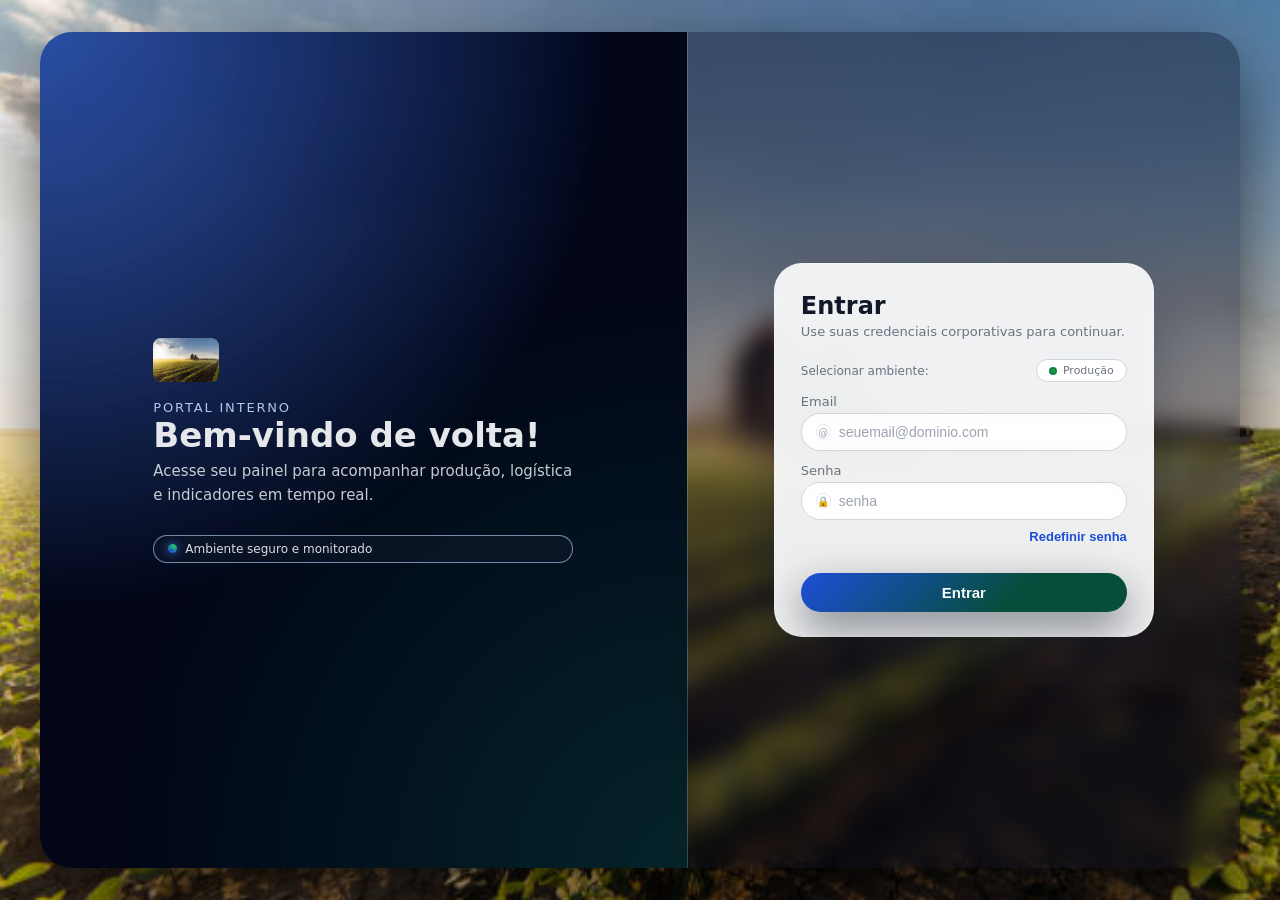
==== index.html @ 16a37e28 "Atualizacao 01032026 1827" ====
<!DOCTYPE html>
<html lang="pt-BR">
<head>
  <meta charset="UTF-8" />
  <link rel="icon" type="image/png" href="imagens/favicon.png" />
  <title>Login - Sociedade Franciosi</title>
  <meta name="viewport" content="width=device-width, initial-scale=1.0" />
<style>
  :root {
    --blue-dark: #020617;
    --blue-mid: #0b1120;
    --blue-accent: #1d4ed8;
    --green-dark: #064e3b;
    --green-accent: #10b981;
    --card-bg: #f9fafb;
    --text-main: #111827;
    --text-muted: #6b7280;
    --input-border: #d1d5db;
    --input-bg: #ffffff;
  }

  * { box-sizing: border-box; margin: 0; padding: 0; }

  body {
    height: 100vh; width: 100vw; margin: 0;
    font-family: -apple-system, BlinkMacSystemFont, "SF Pro Text", system-ui, "Segoe UI", Roboto, Helvetica, Arial, sans-serif;
    display: flex; align-items: stretch; justify-content: center;
    background: url("imagens/PaginaPrincipal.jpg") center center / cover no-repeat fixed;
    color: var(--text-main);
  }

  .page-shell { width: 100%; height: 100%; padding: 32px; display: flex; align-items: center; justify-content: center; }
  .login-wrapper {
    width: 100%; height: 100%; max-width: 1200px; border-radius: 32px; overflow: hidden; display: flex;
    box-shadow: 0 30px 80px rgba(0, 0, 0, 0.65); background: transparent;
    backdrop-filter: blur(12px); -webkit-backdrop-filter: blur(12px);
  }

  .hero-panel { flex: 1.2; position: relative; background: radial-gradient(circle at top left, rgba(30, 58, 138, 0.95), #020617 55%);
    display: flex; align-items: center; justify-content: center; padding: 40px; color: #e5e7eb; }
  .hero-bg-layer { position: absolute; inset: 0; background: radial-gradient(circle at 0 0, rgba(59, 130, 246, 0.7), transparent 55%),
    radial-gradient(circle at 100% 100%, rgba(16, 185, 129, 0.55), transparent 55%); opacity: 0.3; }
  .hero-content { position: relative; max-width: 420px; display: flex; flex-direction: column; gap: 18px; }
  .hero-logo { display: flex; align-items: center; gap: 12px; }
  .hero-logo img { height: 44px; width: auto; display: block; border-radius: 8px; }
  .hero-kicker { font-size: 13px; letter-spacing: 0.14em; text-transform: uppercase; color: rgba(191, 219, 254, 0.9); }
  .hero-title { font-size: 34px; font-weight: 700; margin-bottom: 4px; }
  .hero-subtitle { font-size: 15px; line-height: 1.6; color: rgba(209, 213, 219, 0.95); margin-bottom: 10px; }
  .hero-pill { display: inline-flex; align-items: center; gap: 8px; padding: 6px 14px; border-radius: 999px;
    border: 1px solid rgba(191, 219, 254, 0.6); background: rgba(15, 23, 42, 0.65); font-size: 12px; color: rgba(229, 231, 235, 0.95); }
  .hero-pill-dot { width: 9px; height: 9px; border-radius: 999px; background: conic-gradient(from 210deg, #1d4ed8, #22c55e, #1d4ed8);
    box-shadow: 0 0 10px rgba(59, 130, 246, 0.9); }

  .login-panel { flex: 1; background: transparent; position: relative; display: flex; align-items: center; justify-content: center;
    padding: 40px; border-left: 1px solid rgba(148, 163, 184, 0.35); }
  .login-panel::before { content: ''; position: absolute; inset: 0; background: inherit; filter: blur(12px); z-index: -1; border-radius: 0 32px 32px 0; }
  @supports (backdrop-filter: blur(1px)) {
    .login-panel { background: rgba(2, 6, 23, 0.4); backdrop-filter: blur(16px) saturate(120%); -webkit-backdrop-filter: blur(16px) saturate(120%); }
    .login-panel::before { display: none; }
  }

  .login-card { width: 100%; max-width: 380px; border-radius: 28px; background: rgba(249, 250, 251, 0.95);
    backdrop-filter: blur(20px); -webkit-backdrop-filter: blur(20px); box-shadow: 0 24px 60px rgba(15, 23, 42, 0.35);
    padding: 28px 26px 24px; border: 1px solid rgba(255, 255, 255, 0.2); position: relative; }

  /* TELA DE SUCESSO E CARREGAMENTO */
  .success-screen {
    display: none; width: 100%; max-width: 380px; text-align: center;
    border-radius: 28px; background: rgba(249, 250, 251, 0.98);
    backdrop-filter: blur(20px); -webkit-backdrop-filter: blur(20px);
    box-shadow: 0 24px 60px rgba(15, 23, 42, 0.35);
    padding: 40px 32px; border: 1px solid rgba(255, 255, 255, 0.3);
  }
  .success-screen.show { display: block; animation: fadeInUp 0.4s ease-out; }
  @keyframes fadeInUp {
    from { opacity: 0; transform: translateY(20px); }
    to { opacity: 1; transform: translateY(0); }
  }

  .success-icon {
    width: 72px; height: 72px; margin: 0 auto 20px;
    background: linear-gradient(135deg, #10b981, #34d399);
    border-radius: 50%; display: flex; align-items: center; justify-content: center;
    box-shadow: 0 20px 40px rgba(16, 185, 129, 0.3);
  }
  .success-icon svg { width: 36px; height: 36px; fill: white; }

  .success-title { font-size: 24px; font-weight: 700; color: var(--text-main); margin-bottom: 8px; }
  .success-subtitle { font-size: 15px; color: var(--text-muted); margin-bottom: 24px; line-height: 1.5; }
  .success-email {
    font-size: 14px; font-weight: 500; color: #059669; background: rgba(16, 185, 129, 0.1);
    padding: 8px 16px; border-radius: 999px; border: 1px solid rgba(16, 185, 129, 0.2);
    margin-bottom: 32px; word-break: break-all;
  }

  .loading-container { display: flex; flex-direction: column; align-items: center; gap: 16px; }
  .spinner {
    width: 48px; height: 48px; border: 3px solid rgba(16, 185, 129, 0.2);
    border-top: 3px solid #10b981; border-radius: 50%;
    animation: spin 1s linear infinite;
  }
  @keyframes spin {
    0% { transform: rotate(0deg); }
    100% { transform: rotate(360deg); }
  }
  .loading-text { font-size: 15px; color: var(--text-main); font-weight: 500; }
  .loading-dots { display: inline-flex; gap: 4px; align-items: center; }
  .loading-dots span {
    width: 8px; height: 8px; border-radius: 50%; background: #10b981;
    animation: bounce 1.4s ease-in-out infinite both;
  }
  .loading-dots span:nth-child(1) { animation-delay: -0.32s; }
  .loading-dots span:nth-child(2) { animation-delay: -0.16s; }
  @keyframes bounce {
    0%, 80%, 100% { transform: scale(0); opacity: 0.5; }
    40% { transform: scale(1); opacity: 1; }
  }

  /* Mensagens de erro */
  .login-message { position: absolute; top: -60px; left: 50%; transform: translateX(-50%); padding: 12px 20px; border-radius: 12px;
    font-size: 14px; font-weight: 500; opacity: 0; visibility: hidden; transition: all 0.3s ease; z-index: 1000; max-width: 150%;
    text-align: center; word-break: break-all; }
  .login-message.success { background: rgba(16, 185, 129, 0.95); color: white; backdrop-filter: blur(10px);
    box-shadow: 0 10px 30px rgba(16, 185, 129, 0.3); opacity: 1; visibility: visible; top: -100px; }
  .login-message.error { background: rgba(239, 68, 68, 0.95); color: white; backdrop-filter: blur(10px);
    box-shadow: 0 10px 30px rgba(239, 68, 68, 0.3); opacity: 1; visibility: visible; top: -100px; }

  .login-header { margin-bottom: 20px; }
  .login-header h1 { font-size: 24px; margin-bottom: 4px; color: var(--text-main); }
  .login-header p { font-size: 13px; color: var(--text-muted); }

  .env-row { display: flex; justify-content: space-between; align-items: center; gap: 8px; margin-bottom: 12px; }
  .env-label { font-size: 12px; color: var(--text-muted); }
  .env-select-wrapper { position: relative; display: inline-flex; align-items: center; }
  .env-select { position: absolute; inset: 0; opacity: 0; cursor: pointer; }
  .badge-env { padding: 4px 12px; border-radius: 999px; border: 1px solid #d1d5db; font-size: 11px; color: var(--text-muted);
    display: inline-flex; align-items: center; gap: 6px; background: #ffffff; transition: all 0.18s ease; }
  .badge-env-dot { width: 8px; height: 8px; border-radius: 999px; background: radial-gradient(circle at center, #16a34a, #166534); }
  .badge-env.homologacao { border-color: #1d4ed8; box-shadow: 0 0 0 1px rgba(37, 99, 235, 0.6); color: #1f2937; background: #eff6ff; }
  .badge-env.homologacao .badge-env-dot { background: radial-gradient(circle at center, #1d4ed8, #3b82f6); }

  /* inputs */
  .form-group { margin-bottom: 12px; }
  label { display: block; font-size: 13px; color: var(--text-muted); margin-bottom: 4px; }

  .input-shell {
    display: flex; align-items: center; gap: 8px; border-radius: 999px; border: 1px solid var(--input-border);
    background: rgba(255, 255, 255, 0.9); backdrop-filter: blur(10px); padding: 10px 14px; transition: all 0.2s ease;
  }
  .input-shell:hover { background: rgba(255, 255, 255, 1); box-shadow: 0 4px 12px rgba(0, 0, 0, 0.1); }
  .input-shell input { border: none; outline: none; background: transparent; width: 100%; font-size: 14px; color: var(--text-main); }
  .input-shell input::placeholder { color: #9ca3af; }

  /* validação visual do email: verde / vermelho (nativo) [web:327] 
  #username:required:invalid { outline: 2px solid rgba(239, 68, 68, 0.8); outline-offset: 2px; }
  #username:required:valid { outline: 2px solid rgba(16, 185, 129, 0.85); outline-offset: 2px; } */

  /* Destaque do contêiner quando o input interno estiver focado */
  .input-shell:focus-within {
    box-shadow: 0 0 0 3px rgba(29, 78, 216, 0.18);
    border-color: rgba(29, 78, 216, 0.45);
  }

  /* Só pinta vermelho/verde depois que o usuário digitou algo */
  .input-shell:has(#username:required:invalid:not(:placeholder-shown)) {
    border-color: rgba(239, 68, 68, 0.85);
    box-shadow: 0 0 0 3px rgba(239, 68, 68, 0.18);
  }

  .input-shell:has(#username:required:valid:not(:placeholder-shown)) {
    border-color: rgba(16, 185, 129, 0.85);
    box-shadow: 0 0 0 3px rgba(16, 185, 129, 0.16);
  }

  .input-icon { width: 16px; height: 16px; border-radius: 999px; border: 1px solid #e5e7eb; display: flex; align-items: center; justify-content: center;
    font-size: 10px; color: #9ca3af; }

  .login-button {
    width: 100%; border: none; border-radius: 999px; margin-top: 16px; padding: 11px 16px; font-size: 15px; font-weight: 600;
    color: #f9fafb; cursor: pointer; background: linear-gradient(135deg, #1d4ed8, #064e3b 65%); box-shadow: 0 16px 40px rgba(15, 23, 42, 0.5);
    transition: all 0.12s ease;
  }
  .login-button:hover { transform: translateY(-1px); box-shadow: 0 20px 48px rgba(15, 23, 42, 0.55); filter: brightness(1.03); }
  .login-button:active { transform: translateY(0); box-shadow: 0 12px 32px rgba(15, 23, 42, 0.45); filter: brightness(0.99); }
  .login-button.loading { opacity: 0.7; cursor: not-allowed; }

  @media (max-width: 960px) {
    .page-shell { padding: 16px; }
    .login-wrapper { flex-direction: column; border-radius: 24px; }
    .hero-panel { flex: none; min-height: 40%; padding: 28px 22px; }
    .login-panel { flex: none; padding: 24px 18px 28px; border-left: none; border-top: 1px solid rgba(148, 163, 184, 0.35); }
    .login-card { max-width: 420px; margin: 0 auto; }
    body { background-attachment: scroll; }
  }
</style>
</head>
<body>
  <div class="page-shell">
    <div class="login-wrapper">
      <div class="hero-panel">
        <div class="hero-bg-layer"></div>
        <div class="hero-content">
          <div class="hero-logo">
            <img src="imagens/PaginaPrincipal.jpg" alt="Logo da Empresa" />
          </div>
          <div>
            <div class="hero-kicker">Portal interno</div>
            <div class="hero-title">Bem-vindo de volta!</div>
            <div class="hero-subtitle">Acesse seu painel para acompanhar produção, logística e indicadores em tempo real.</div>
          </div>
          <div class="hero-pill">
            <span class="hero-pill-dot"></span>
            <span>Ambiente seguro e monitorado</span>
          </div>
        </div>
      </div>

      <div class="login-panel">
        <!-- CARD DE LOGIN -->
        <div class="login-card" id="loginCard">
          <div class="login-message" id="loginMessage"></div>
          <div class="login-header">
            <h1>Entrar</h1>
            <p>Use suas credenciais corporativas para continuar.</p>
          </div>

          <div class="env-row">
            <span class="env-label">Selecionar ambiente:</span>
            <div class="env-select-wrapper">
              <select name="environment" id="environmentSelect" class="env-select" onchange="atualizarBadgeEnv()">
                <option value="producao" selected>Produção</option>
                <option value="homologacao">Homologação</option>
              </select>
              <div class="badge-env" id="badgeEnv">
                <span class="badge-env-dot"></span>
                <span id="badgeEnvText">Produção</span>
              </div>
            </div>
          </div>

          <form id="loginForm">
            <div class="form-group">
              <label for="username">Email</label>
              <div class="input-shell">
                <div class="input-icon">@</div>
                <input
                  id="username"
                  type="email"
                  placeholder="seuemail@dominio.com"
                  required
                  autocomplete="username"
                />
              </div>
            </div>

            <div class="form-group">
              <label for="password">Senha</label>
              <div class="input-shell">
                <div class="input-icon">🔒</div>
                <input id="password" type="password" placeholder="senha" required autocomplete="current-password" />
              </div>
              <div style="margin-top: 6px; text-align: right;">
                <button type="button" id="btnForgot" style="border:0;background:transparent;color:#1d4ed8;font-size:13px;font-weight:600;cursor:pointer;">
                  Redefinir senha
                </button>
              </div>
            </div>
            

            <button type="submit" class="login-button" id="loginBtn">Entrar</button>
          </form>
        </div>

        <div class="login-card" id="changePassCard" style="display:none;">
          <div class="login-message" id="changePassMessage"></div>

          <div class="login-header">
            <h1>Primeiro acesso</h1>
            <p>Por segurança, crie uma nova senha para continuar.</p>
          </div>

          <form id="changePassForm">
            <div class="form-group">
              <label for="newPass1">Nova senha</label>
              <div class="input-shell">
                <div class="input-icon">🔒</div>
                <input id="newPass1" type="password" placeholder="Mínimo 6 caracteres" required autocomplete="new-password" />
              </div>
            </div>

            <div class="form-group">
              <label for="newPass2">Confirmar nova senha</label>
              <div class="input-shell">
                <div class="input-icon">🔒</div>
                <input id="newPass2" type="password" placeholder="Repita a senha" required autocomplete="new-password" />
              </div>
            </div>

            <button type="submit" class="login-button" id="btnSaveNewPass">Salvar nova senha</button>

            <button type="button" class="login-button" id="btnCancelNewPass"
              style="margin-top:10px;background:#fff;color:#111827;border:1px solid #d1d5db;box-shadow:none;">
              Cancelar
            </button>
          </form>
        </div>

        <!-- TELA DE SUCESSO E CARREGAMENTO -->
        <div class="success-screen" id="successScreen">
          <div class="success-icon">
            <svg viewBox="0 0 24 24">
              <path d="M9 16.17L4.83 12l-1.42 1.41L9 19 21 7l-1.41-1.41z"/>
            </svg>
          </div>
          <h2 class="success-title">Login realizado com sucesso!</h2>
          <p class="success-subtitle">Aguardando carregamento dos dados...</p>
          <div class="success-email" id="successEmail"></div>
          <div class="loading-container">
            <div class="spinner"></div>
            <div class="loading-text">
              Carregando painel
              <div class="loading-dots"><span></span><span></span><span></span></div>
            </div>
          </div>
        </div>

      </div>
    </div>
  </div>

  <div id="fpOverlay" style="display:none; position:fixed; inset:0; background:rgba(0,0,0,.45); backdrop-filter: blur(6px); z-index:9999;"></div>

  <div id="fpModal" style="display:none; position:fixed; inset:0; z-index:10000; align-items:center; justify-content:center; padding:16px;">
    <div style="width:100%; max-width:420px; background:rgba(249,250,251,.98); border-radius:18px; border:1px solid rgba(255,255,255,.35); box-shadow:0 24px 60px rgba(15,23,42,.35); overflow:hidden;">
      <div style="padding:16px 18px; border-bottom:1px solid #e5e7eb; display:flex; align-items:center; justify-content:space-between; gap:10px;">
        <div style="font-weight:700; color:#111827;">Redefinir senha</div>
        <button type="button" id="fpClose" style="border:0;background:transparent;font-size:18px;cursor:pointer;">✕</button>
      </div>

      <div style="padding:16px 18px;">
        <div id="fpError" style="display:none; margin-bottom:10px; padding:10px 12px; border-radius:12px; background:rgba(239,68,68,.12); color:#b91c1c; border:1px solid rgba(239,68,68,.2); font-size:13px; white-space:pre-line;"></div>

        <div id="fpStepEmail">
          <label style="display:block;font-size:13px;color:#6b7280;margin-bottom:4px;">Email</label>
          <input id="fpEmail" type="email" placeholder="seuemail@dominio.com"
                style="width:100%; padding:12px 14px; border-radius:12px; border:1px solid #d1d5db; outline:none;" />
          <button type="button" id="fpSendCode"
                  style="margin-top:12px; width:100%; border:0; border-radius:12px; padding:12px 14px; font-weight:700; cursor:pointer; color:white; background:linear-gradient(135deg,#1d4ed8,#064e3b 65%);">
            Enviar código
          </button>
        </div>

        <div id="fpStepCode" style="display:none;">
          <div style="font-size:13px;color:#6b7280;margin-bottom:8px;">
            Enviamos um código para seu email. Informe abaixo:
          </div>
          <label style="display:block;font-size:13px;color:#6b7280;margin-bottom:4px;">Código</label>
          <input id="fpCode" inputmode="numeric" placeholder="000000"
                style="width:100%; padding:12px 14px; border-radius:12px; border:1px solid #d1d5db; outline:none;" />
          <button type="button" id="fpVerifyCode"
                  style="margin-top:12px; width:100%; border:0; border-radius:12px; padding:12px 14px; font-weight:700; cursor:pointer; color:white; background:linear-gradient(135deg,#1d4ed8,#064e3b 65%);">
            Confirmar código
          </button>
          <button type="button" id="fpBackToEmail"
                  style="margin-top:10px; width:100%; border-radius:12px; padding:12px 14px; font-weight:700; cursor:pointer; background:white; border:1px solid #d1d5db;">
            Voltar
          </button>
        </div>

        <div id="fpStepNewPass" style="display:none;">
          <label style="display:block;font-size:13px;color:#6b7280;margin-bottom:4px;">Nova senha</label>
          <input id="fpPass1" type="password" placeholder="Mínimo 6 caracteres"
                style="width:100%; padding:12px 14px; border-radius:12px; border:1px solid #d1d5db; outline:none;" />
          <label style="display:block;font-size:13px;color:#6b7280;margin:10px 0 4px;">Repetir nova senha</label>
          <input id="fpPass2" type="password" placeholder="Repita a senha"
                style="width:100%; padding:12px 14px; border-radius:12px; border:1px solid #d1d5db; outline:none;" />

          <button type="button" id="fpUpdatePass"
                  style="margin-top:12px; width:100%; border:0; border-radius:12px; padding:12px 14px; font-weight:700; cursor:pointer; color:white; background:linear-gradient(135deg,#1d4ed8,#064e3b 65%);">
            Atualizar senha
          </button>
        </div>

        <div id="fpDone" style="display:none; text-align:center; padding:10px 0;">
          <div style="font-weight:800; color:#065f46; margin-bottom:6px;">Senha atualizada!</div>
          <div style="font-size:13px; color:#6b7280;">Você já pode entrar com a nova senha.</div>
        </div>
      </div>
    </div>
  </div>

  <script>

    let loginMsgTimer = null;

    function showLoginMessage(text, type = 'error', ms = 5000) {
      const messageEl = document.getElementById('loginMessage');
      if (!messageEl) return;

      if (loginMsgTimer) clearTimeout(loginMsgTimer);

      messageEl.textContent = text || '';
      messageEl.className = `login-message ${type}`; // type: 'error' ou 'success'

      loginMsgTimer = setTimeout(() => {
        messageEl.classList.add('hide');
        setTimeout(() => {
          messageEl.className = 'login-message';
          messageEl.textContent = '';
        }, 300);
      }, ms);
    }
    // Produção = '' (você pediu assim). Homologação = URL do Railway.
    function getApiBaseFromEnv() {
      const env = document.getElementById('environmentSelect')?.value;
      if (env === 'homologacao') return 'https://api-sf-production.up.railway.app';
      return '';
    }

    function atualizarBadgeEnv() {
      const select = document.getElementById('environmentSelect');
      const badge = document.getElementById('badgeEnv');
      const badgeText = document.getElementById('badgeEnvText');

      const isProd = select.value === 'producao';
      badgeText.textContent = isProd ? 'Produção' : 'Homologação';
      badge.className = `badge-env ${select.value}`;
    }

    // Validação “ao digitar” sem popup chato: apenas borda verde/vermelha (nativo).
    // Se quiser mensagem customizada, dá pra usar setCustomValidity() [web:317]
    document.getElementById('username').addEventListener('input', (e) => {
      const input = e.currentTarget;
      input.setCustomValidity(''); // limpa mensagem customizada [web:317]
    });

    document.getElementById('loginForm').addEventListener('submit', async function(e) {
      e.preventDefault();

      const email = document.getElementById('username').value.trim();
      const password = document.getElementById('password').value;
      const loginBtn = document.getElementById('loginBtn');
      const messageEl = document.getElementById('loginMessage');
      const loginCard = document.getElementById('loginCard');
      const successScreen = document.getElementById('successScreen');
      const successEmail = document.getElementById('successEmail');

      const API_BASE_URL = getApiBaseFromEnv();

      // validação nativa do type=email [web:327]
      const emailInput = document.getElementById('username');
      if (!emailInput.checkValidity()) {
        emailInput.reportValidity(); // mostra mensagem nativa se tentar enviar [web:318]
        return;
      }

      if (!email || !password) {
        showLoginMessage('Preencha todos os campos!', 'error', 5000);
        return;
      }

      loginBtn.textContent = 'Verificando...';
      loginBtn.classList.add('loading');
      messageEl.className = 'login-message';

      try {
        const response = await fetch(`${API_BASE_URL}/api/login`, {
          method: 'POST',
          headers: {
            'Content-Type': 'application/json',
            'Accept': 'application/json'
          },
          body: JSON.stringify({
            email,
            senha: password
          })
        });

        const result = await response.json().catch(() => ({}));

        if (!response.ok) {
          showLoginMessage(result.message || 'Falha no login.', 'error', 5000);
          return;

        }

        if (result.success) {
        sessionStorage.setItem('userEmail', result.email);
        sessionStorage.setItem('usuario', result.nome);
        sessionStorage.setItem('api_base', API_BASE_URL);

        const mustChange = !!result.mustChangePassword;

        if (mustChange) {
          // mostra o card de trocar senha (sem ir pra dashboard)
          const changePassCard = document.getElementById('changePassCard');
          loginCard.style.display = 'none';
          successScreen.classList.remove('show');
          if (changePassCard) changePassCard.style.display = 'block';
          return;
        }

        // fluxo normal: mantém seu "carregando painel"
        successEmail.textContent = result.nome;
        loginCard.style.display = 'none';
        successScreen.classList.add('show');

        setTimeout(() => {
          window.location.href = 'dashboard.html';
        }, 2000);

      } else {
        messageEl.textContent = result.message || 'Email ou senha incorretos!';
        messageEl.className = 'login-message error';
      }
      } catch (error) {
        messageEl.textContent = 'Erro de conexão. Verifique sua internet.';
        messageEl.className = 'login-message error';
        console.error('Erro API:', error);
      } finally {
        loginBtn.textContent = 'Entrar';
        loginBtn.classList.remove('loading');
      }
    });

    document.addEventListener("DOMContentLoaded", atualizarBadgeEnv);

    function fpShowError(msg) {
      const el = document.getElementById('fpError');
      if (!el) return;
      if (!msg) { el.style.display = 'none'; el.textContent = ''; return; }
      el.style.display = 'block';
      el.textContent = msg;
    }

    function fpOpen() {
      fpShowError('');
      document.getElementById('fpOverlay').style.display = 'block';
      document.getElementById('fpModal').style.display = 'flex';
      document.getElementById('fpStepEmail').style.display = 'block';
      document.getElementById('fpStepCode').style.display = 'none';
      document.getElementById('fpStepNewPass').style.display = 'none';
      document.getElementById('fpDone').style.display = 'none';
      document.getElementById('fpEmail').value = document.getElementById('username').value.trim() || '';
      document.getElementById('fpCode').value = '';
      document.getElementById('fpPass1').value = '';
      document.getElementById('fpPass2').value = '';
    }

    function fpClose() {
      document.getElementById('fpOverlay').style.display = 'none';
      document.getElementById('fpModal').style.display = 'none';
    }

    function getApiBaseForLogin() {
      return getApiBaseFromEnv();
    }

    async function fpFetch(path, body) {
      const base = getApiBaseForLogin();
      const r = await fetch(`${base}${path}`, {
        method: 'POST',
        headers: { 'Content-Type': 'application/json', 'Accept': 'application/json' },
        body: JSON.stringify(body || {})
      });

      const txt = await r.text();
      let data = {};
      try { data = txt ? JSON.parse(txt) : {}; } catch { data = { raw: txt }; }

      if (!r.ok) throw new Error(data?.message || data?.error || txt || `HTTP ${r.status}`);
      return data;
    }

    let fpToken = null;
    let fpEmail = null;

    document.getElementById('btnForgot')?.addEventListener('click', fpOpen);
    document.getElementById('fpClose')?.addEventListener('click', fpClose);
    document.getElementById('fpOverlay')?.addEventListener('click', fpClose);

    document.getElementById('fpSendCode')?.addEventListener('click', async () => {
      fpShowError('');
      const email = (document.getElementById('fpEmail').value || '').trim().toLowerCase();
      if (!email) return fpShowError('Informe o email.');

      try {
        await fpFetch('/api/password-reset/request', { email });
        fpEmail = email;
        document.getElementById('fpStepEmail').style.display = 'none';
        document.getElementById('fpStepCode').style.display = 'block';
      } catch (e) {
        fpShowError(e.message || String(e));
      }
    });

    document.getElementById('fpBackToEmail')?.addEventListener('click', () => {
      fpShowError('');
      document.getElementById('fpStepEmail').style.display = 'block';
      document.getElementById('fpStepCode').style.display = 'none';
    });

    document.getElementById('fpVerifyCode')?.addEventListener('click', async () => {
      fpShowError('');
      const code = (document.getElementById('fpCode').value || '').trim();
      if (!code) return fpShowError('Informe o código.');

      try {
        const resp = await fpFetch('/api/password-reset/verify', { email: fpEmail, code });
        fpToken = resp.token; // token curto para permitir reset
        document.getElementById('fpStepCode').style.display = 'none';
        document.getElementById('fpStepNewPass').style.display = 'block';
      } catch (e) {
        fpShowError(e.message || String(e));
      }
    });

    document.getElementById('fpUpdatePass')?.addEventListener('click', async () => {
      fpShowError('');
      const p1 = (document.getElementById('fpPass1').value || '');
      const p2 = (document.getElementById('fpPass2').value || '');
      if (!p1 || p1.length < 6) return fpShowError('A nova senha deve ter no mínimo 6 caracteres.');
      if (p1 !== p2) return fpShowError('As senhas não conferem.');

      try {
        await fpFetch('/api/password-reset/confirm', { email: fpEmail, token: fpToken, newPassword: p1 });
        document.getElementById('fpStepNewPass').style.display = 'none';
        document.getElementById('fpDone').style.display = 'block';
        setTimeout(fpClose, 1800);
      } catch (e) {
        fpShowError(e.message || String(e));
      }
    });

    document.getElementById('btnCancelNewPass')?.addEventListener('click', () => {
      const changePassCard = document.getElementById('changePassCard');
      const loginCard = document.getElementById('loginCard');

      if (changePassCard) changePassCard.style.display = 'none';
      if (loginCard) loginCard.style.display = 'block';

      // limpa campos
      const p1 = document.getElementById('newPass1');
      const p2 = document.getElementById('newPass2');
      if (p1) p1.value = '';
      if (p2) p2.value = '';

      // opcional: limpa sessão temporária
      sessionStorage.removeItem('userEmail');
      sessionStorage.removeItem('usuario');
    });

    document.getElementById('changePassForm')?.addEventListener('submit', async (e) => {
      e.preventDefault();

      const API_BASE_URL = getApiBaseFromEnv();
      const email = sessionStorage.getItem('userEmail') || '';
      const p1 = (document.getElementById('newPass1')?.value || '').toString();
      const p2 = (document.getElementById('newPass2')?.value || '').toString();

      const msg = document.getElementById('changePassMessage');
      const setMsg = (text, type='error') => {
        if (!msg) return;
        msg.textContent = text;
        msg.className = `login-message ${type}`;
      };

      if (!email) return setMsg('Sessão inválida. Faça login novamente.');
      if (!p1 || p1.length < 6) return setMsg('A senha deve ter no mínimo 6 caracteres.');
      if (p1 !== p2) return setMsg('As senhas não conferem.');

      try {
        const r = await fetch(`${API_BASE_URL}/api/usuarios/primeiro-acesso/senha`, {
          method: 'POST',
          headers: { 'Content-Type': 'application/json', 'Accept': 'application/json' },
          body: JSON.stringify({ email, newPassword: p1 })
        });

        const data = await r.json().catch(() => ({}));
        if (!r.ok) return setMsg(data.message || 'Erro ao atualizar senha.');

        setMsg('Senha atualizada com sucesso! Entrando...', 'success');

        // agora sim vai pro dashboard (mantém o “carregando” se quiser)
        const changePassCard = document.getElementById('changePassCard');
        const successScreen = document.getElementById('successScreen');
        const successEmail = document.getElementById('successEmail');

        if (successEmail) successEmail.textContent = sessionStorage.getItem('usuario') || '';
        if (changePassCard) changePassCard.style.display = 'none';
        if (successScreen) successScreen.classList.add('show');

        setTimeout(() => {
          window.location.href = 'dashboard.html';
        }, 1200);

      } catch (err) {
        setMsg(err?.message || 'Falha de conexão.');
      }
    });
  </script>
</body>
</html>
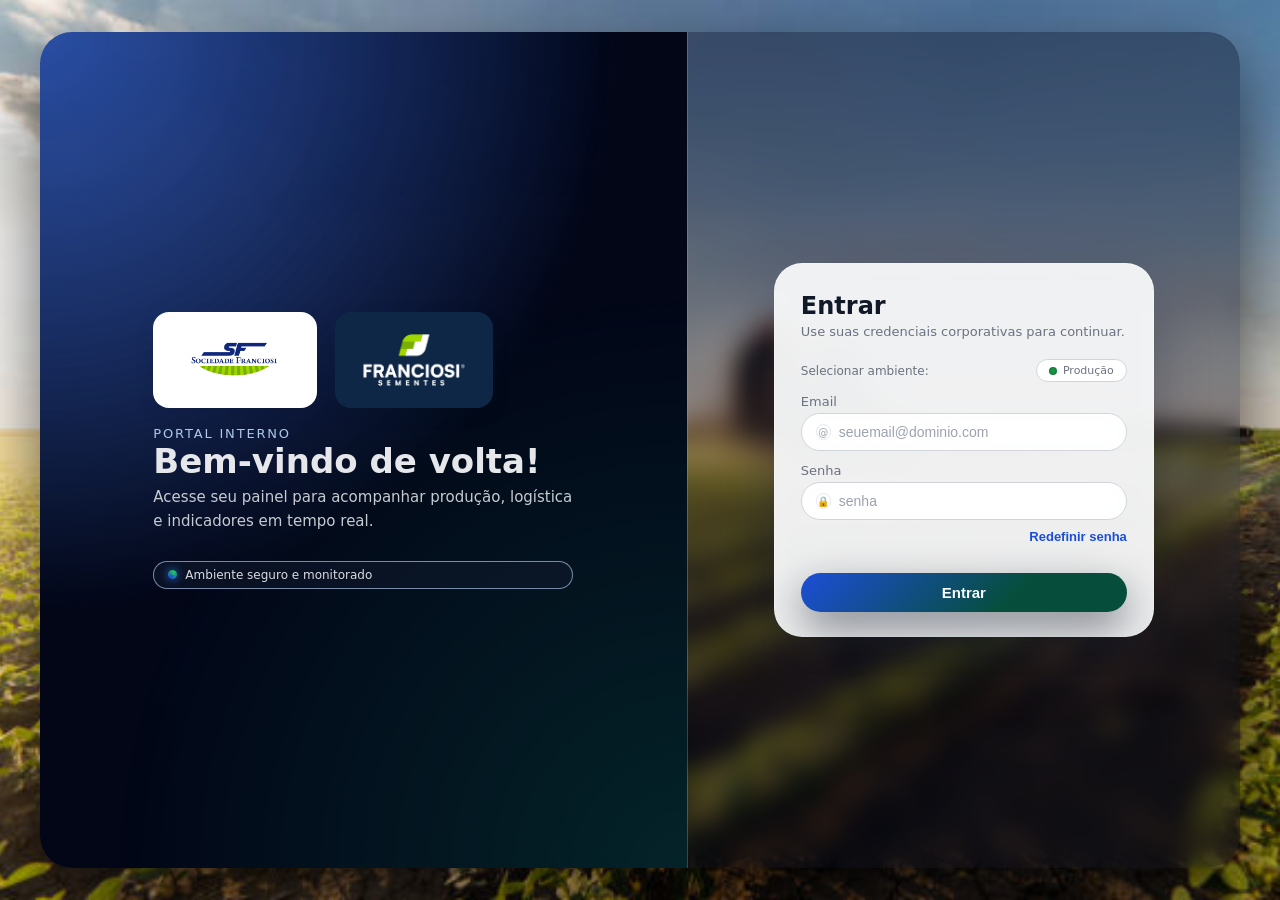
==== commit 2dafa590: "Add files via upload" ====
--- a/index.html
+++ b/index.html
@@ -2,8 +2,8 @@
 <html lang="pt-BR">
 <head>
   <meta charset="UTF-8" />
-  <link rel="icon" type="image/png" href="imagens/favicon.png" />
-  <title>Login - Sociedade Franciosi</title>
+  <link rel="icon" type="image/png" href="imagens/favicon.icon" />
+  <title>Login</title>
   <meta name="viewport" content="width=device-width, initial-scale=1.0" />
 <style>
   :root {
@@ -29,139 +29,411 @@
     color: var(--text-main);
   }
 
-  .page-shell { width: 100%; height: 100%; padding: 32px; display: flex; align-items: center; justify-content: center; }
+  .page-shell {
+    width: 100%;
+    height: 100%;
+    padding: 32px;
+    display: flex;
+    align-items: center;
+    justify-content: center;
+  }
+
   .login-wrapper {
-    width: 100%; height: 100%; max-width: 1200px; border-radius: 32px; overflow: hidden; display: flex;
-    box-shadow: 0 30px 80px rgba(0, 0, 0, 0.65); background: transparent;
-    backdrop-filter: blur(12px); -webkit-backdrop-filter: blur(12px);
-  }
-
-  .hero-panel { flex: 1.2; position: relative; background: radial-gradient(circle at top left, rgba(30, 58, 138, 0.95), #020617 55%);
-    display: flex; align-items: center; justify-content: center; padding: 40px; color: #e5e7eb; }
-  .hero-bg-layer { position: absolute; inset: 0; background: radial-gradient(circle at 0 0, rgba(59, 130, 246, 0.7), transparent 55%),
-    radial-gradient(circle at 100% 100%, rgba(16, 185, 129, 0.55), transparent 55%); opacity: 0.3; }
-  .hero-content { position: relative; max-width: 420px; display: flex; flex-direction: column; gap: 18px; }
-  .hero-logo { display: flex; align-items: center; gap: 12px; }
-  .hero-logo img { height: 44px; width: auto; display: block; border-radius: 8px; }
-  .hero-kicker { font-size: 13px; letter-spacing: 0.14em; text-transform: uppercase; color: rgba(191, 219, 254, 0.9); }
-  .hero-title { font-size: 34px; font-weight: 700; margin-bottom: 4px; }
-  .hero-subtitle { font-size: 15px; line-height: 1.6; color: rgba(209, 213, 219, 0.95); margin-bottom: 10px; }
-  .hero-pill { display: inline-flex; align-items: center; gap: 8px; padding: 6px 14px; border-radius: 999px;
-    border: 1px solid rgba(191, 219, 254, 0.6); background: rgba(15, 23, 42, 0.65); font-size: 12px; color: rgba(229, 231, 235, 0.95); }
-  .hero-pill-dot { width: 9px; height: 9px; border-radius: 999px; background: conic-gradient(from 210deg, #1d4ed8, #22c55e, #1d4ed8);
-    box-shadow: 0 0 10px rgba(59, 130, 246, 0.9); }
-
-  .login-panel { flex: 1; background: transparent; position: relative; display: flex; align-items: center; justify-content: center;
-    padding: 40px; border-left: 1px solid rgba(148, 163, 184, 0.35); }
-  .login-panel::before { content: ''; position: absolute; inset: 0; background: inherit; filter: blur(12px); z-index: -1; border-radius: 0 32px 32px 0; }
+    width: 100%;
+    height: 100%;
+    max-width: 1200px;
+    border-radius: 32px;
+    overflow: hidden;
+    display: flex;
+    box-shadow: 0 30px 80px rgba(0, 0, 0, 0.65);
+    background: transparent;
+    backdrop-filter: blur(12px);
+    -webkit-backdrop-filter: blur(12px);
+  }
+
+  .hero-panel {
+    flex: 1.2;
+    position: relative;
+    background: radial-gradient(circle at top left, rgba(30, 58, 138, 0.95), #020617 55%);
+    display: flex;
+    align-items: center;
+    justify-content: center;
+    padding: 40px;
+    color: #e5e7eb;
+  }
+
+  .hero-bg-layer {
+    position: absolute;
+    inset: 0;
+    background:
+      radial-gradient(circle at 0 0, rgba(59, 130, 246, 0.7), transparent 55%),
+      radial-gradient(circle at 100% 100%, rgba(16, 185, 129, 0.55), transparent 55%);
+    opacity: 0.3;
+  }
+
+  .hero-content {
+    position: relative;
+    max-width: 420px;
+    display: flex;
+    flex-direction: column;
+    gap: 18px;
+  }
+
+  .hero-logo {
+    display: flex;
+    align-items: center;
+    gap: 18px;
+    flex-wrap: wrap;
+  }
+
+  .hero-logo .logo-box {
+    display: flex;
+    align-items: center;
+    justify-content: center;
+    padding: 12px 18px;
+    border-radius: 16px;
+    box-shadow: 0 6px 20px rgba(0, 0, 0, 0.08);
+  }
+
+  .hero-logo .logo-box img {
+    height: 72px;
+    width: auto;
+    display: block;
+    border-radius: 8px;
+  }
+
+  .hero-logo .logo-sociedade {
+    background: #ffffff;
+  }
+
+  .hero-logo .logo-sementes {
+    background: #0f2747;
+  }
+
+  .hero-kicker {
+    font-size: 13px;
+    letter-spacing: 0.14em;
+    text-transform: uppercase;
+    color: rgba(191, 219, 254, 0.9);
+  }
+
+  .hero-title {
+    font-size: 34px;
+    font-weight: 700;
+    margin-bottom: 4px;
+  }
+
+  .hero-subtitle {
+    font-size: 15px;
+    line-height: 1.6;
+    color: rgba(209, 213, 219, 0.95);
+    margin-bottom: 10px;
+  }
+
+  .hero-pill {
+    display: inline-flex;
+    align-items: center;
+    gap: 8px;
+    padding: 6px 14px;
+    border-radius: 999px;
+    border: 1px solid rgba(191, 219, 254, 0.6);
+    background: rgba(15, 23, 42, 0.65);
+    font-size: 12px;
+    color: rgba(229, 231, 235, 0.95);
+  }
+
+  .hero-pill-dot {
+    width: 9px;
+    height: 9px;
+    border-radius: 999px;
+    background: conic-gradient(from 210deg, #1d4ed8, #22c55e, #1d4ed8);
+    box-shadow: 0 0 10px rgba(59, 130, 246, 0.9);
+  }
+
+  .login-panel {
+    flex: 1;
+    background: transparent;
+    position: relative;
+    display: flex;
+    align-items: center;
+    justify-content: center;
+    padding: 40px;
+    border-left: 1px solid rgba(148, 163, 184, 0.35);
+  }
+
+  .login-panel::before {
+    content: '';
+    position: absolute;
+    inset: 0;
+    background: inherit;
+    filter: blur(12px);
+    z-index: -1;
+    border-radius: 0 32px 32px 0;
+  }
+
   @supports (backdrop-filter: blur(1px)) {
-    .login-panel { background: rgba(2, 6, 23, 0.4); backdrop-filter: blur(16px) saturate(120%); -webkit-backdrop-filter: blur(16px) saturate(120%); }
-    .login-panel::before { display: none; }
-  }
-
-  .login-card { width: 100%; max-width: 380px; border-radius: 28px; background: rgba(249, 250, 251, 0.95);
-    backdrop-filter: blur(20px); -webkit-backdrop-filter: blur(20px); box-shadow: 0 24px 60px rgba(15, 23, 42, 0.35);
-    padding: 28px 26px 24px; border: 1px solid rgba(255, 255, 255, 0.2); position: relative; }
-
-  /* TELA DE SUCESSO E CARREGAMENTO */
+    .login-panel {
+      background: rgba(2, 6, 23, 0.4);
+      backdrop-filter: blur(16px) saturate(120%);
+      -webkit-backdrop-filter: blur(16px) saturate(120%);
+    }
+
+    .login-panel::before {
+      display: none;
+    }
+  }
+
+  .login-card {
+    width: 100%;
+    max-width: 380px;
+    border-radius: 28px;
+    background: rgba(249, 250, 251, 0.95);
+    backdrop-filter: blur(20px);
+    -webkit-backdrop-filter: blur(20px);
+    box-shadow: 0 24px 60px rgba(15, 23, 42, 0.35);
+    padding: 28px 26px 24px;
+    border: 1px solid rgba(255, 255, 255, 0.2);
+    position: relative;
+  }
+
   .success-screen {
-    display: none; width: 100%; max-width: 380px; text-align: center;
-    border-radius: 28px; background: rgba(249, 250, 251, 0.98);
-    backdrop-filter: blur(20px); -webkit-backdrop-filter: blur(20px);
+    display: none;
+    width: 100%;
+    max-width: 380px;
+    text-align: center;
+    border-radius: 28px;
+    background: rgba(249, 250, 251, 0.98);
+    backdrop-filter: blur(20px);
+    -webkit-backdrop-filter: blur(20px);
     box-shadow: 0 24px 60px rgba(15, 23, 42, 0.35);
-    padding: 40px 32px; border: 1px solid rgba(255, 255, 255, 0.3);
-  }
-  .success-screen.show { display: block; animation: fadeInUp 0.4s ease-out; }
+    padding: 40px 32px;
+    border: 1px solid rgba(255, 255, 255, 0.3);
+  }
+
+  .success-screen.show {
+    display: block;
+    animation: fadeInUp 0.4s ease-out;
+  }
+
   @keyframes fadeInUp {
     from { opacity: 0; transform: translateY(20px); }
     to { opacity: 1; transform: translateY(0); }
   }
 
   .success-icon {
-    width: 72px; height: 72px; margin: 0 auto 20px;
+    width: 72px;
+    height: 72px;
+    margin: 0 auto 20px;
     background: linear-gradient(135deg, #10b981, #34d399);
-    border-radius: 50%; display: flex; align-items: center; justify-content: center;
+    border-radius: 50%;
+    display: flex;
+    align-items: center;
+    justify-content: center;
     box-shadow: 0 20px 40px rgba(16, 185, 129, 0.3);
   }
-  .success-icon svg { width: 36px; height: 36px; fill: white; }
-
-  .success-title { font-size: 24px; font-weight: 700; color: var(--text-main); margin-bottom: 8px; }
-  .success-subtitle { font-size: 15px; color: var(--text-muted); margin-bottom: 24px; line-height: 1.5; }
+
+  .success-icon svg {
+    width: 36px;
+    height: 36px;
+    fill: white;
+  }
+
+  .success-title {
+    font-size: 24px;
+    font-weight: 700;
+    color: var(--text-main);
+    margin-bottom: 8px;
+  }
+
+  .success-subtitle {
+    font-size: 15px;
+    color: var(--text-muted);
+    margin-bottom: 24px;
+    line-height: 1.5;
+  }
+
   .success-email {
-    font-size: 14px; font-weight: 500; color: #059669; background: rgba(16, 185, 129, 0.1);
-    padding: 8px 16px; border-radius: 999px; border: 1px solid rgba(16, 185, 129, 0.2);
-    margin-bottom: 32px; word-break: break-all;
-  }
-
-  .loading-container { display: flex; flex-direction: column; align-items: center; gap: 16px; }
+    font-size: 14px;
+    font-weight: 500;
+    color: #059669;
+    background: rgba(16, 185, 129, 0.1);
+    padding: 8px 16px;
+    border-radius: 999px;
+    border: 1px solid rgba(16, 185, 129, 0.2);
+    margin-bottom: 32px;
+    word-break: break-all;
+  }
+
+  .loading-container {
+    display: flex;
+    flex-direction: column;
+    align-items: center;
+    gap: 16px;
+  }
+
   .spinner {
-    width: 48px; height: 48px; border: 3px solid rgba(16, 185, 129, 0.2);
-    border-top: 3px solid #10b981; border-radius: 50%;
+    width: 48px;
+    height: 48px;
+    border: 3px solid rgba(16, 185, 129, 0.2);
+    border-top: 3px solid #10b981;
+    border-radius: 50%;
     animation: spin 1s linear infinite;
   }
+
   @keyframes spin {
     0% { transform: rotate(0deg); }
     100% { transform: rotate(360deg); }
   }
-  .loading-text { font-size: 15px; color: var(--text-main); font-weight: 500; }
-  .loading-dots { display: inline-flex; gap: 4px; align-items: center; }
+
+  .loading-text {
+    font-size: 15px;
+    color: var(--text-main);
+    font-weight: 500;
+  }
+
+  .loading-dots {
+    display: inline-flex;
+    gap: 4px;
+    align-items: center;
+  }
+
   .loading-dots span {
-    width: 8px; height: 8px; border-radius: 50%; background: #10b981;
+    width: 8px;
+    height: 8px;
+    border-radius: 50%;
+    background: #10b981;
     animation: bounce 1.4s ease-in-out infinite both;
   }
+
   .loading-dots span:nth-child(1) { animation-delay: -0.32s; }
   .loading-dots span:nth-child(2) { animation-delay: -0.16s; }
+
   @keyframes bounce {
     0%, 80%, 100% { transform: scale(0); opacity: 0.5; }
     40% { transform: scale(1); opacity: 1; }
   }
 
-  /* Mensagens de erro */
-  .login-message { position: absolute; top: -60px; left: 50%; transform: translateX(-50%); padding: 12px 20px; border-radius: 12px;
-    font-size: 14px; font-weight: 500; opacity: 0; visibility: hidden; transition: all 0.3s ease; z-index: 1000; max-width: 150%;
-    text-align: center; word-break: break-all; }
-  .login-message.success { background: rgba(16, 185, 129, 0.95); color: white; backdrop-filter: blur(10px);
-    box-shadow: 0 10px 30px rgba(16, 185, 129, 0.3); opacity: 1; visibility: visible; top: -100px; }
-  .login-message.error { background: rgba(239, 68, 68, 0.95); color: white; backdrop-filter: blur(10px);
-    box-shadow: 0 10px 30px rgba(239, 68, 68, 0.3); opacity: 1; visibility: visible; top: -100px; }
+  .login-message {
+    position: absolute;
+    top: -60px;
+    left: 50%;
+    transform: translateX(-50%);
+    padding: 12px 20px;
+    border-radius: 12px;
+    font-size: 14px;
+    font-weight: 500;
+    opacity: 0;
+    visibility: hidden;
+    transition: all 0.3s ease;
+    z-index: 1000;
+    max-width: 150%;
+    text-align: center;
+    word-break: break-all;
+  }
+
+  .login-message.success {
+    background: rgba(16, 185, 129, 0.95);
+    color: white;
+    backdrop-filter: blur(10px);
+    box-shadow: 0 10px 30px rgba(16, 185, 129, 0.3);
+    opacity: 1;
+    visibility: visible;
+    top: -100px;
+  }
+
+  .login-message.error {
+    background: rgba(239, 68, 68, 0.95);
+    color: white;
+    backdrop-filter: blur(10px);
+    box-shadow: 0 10px 30px rgba(239, 68, 68, 0.3);
+    opacity: 1;
+    visibility: visible;
+    top: -100px;
+  }
 
   .login-header { margin-bottom: 20px; }
   .login-header h1 { font-size: 24px; margin-bottom: 4px; color: var(--text-main); }
   .login-header p { font-size: 13px; color: var(--text-muted); }
 
-  .env-row { display: flex; justify-content: space-between; align-items: center; gap: 8px; margin-bottom: 12px; }
+  .env-row {
+    display: flex;
+    justify-content: space-between;
+    align-items: center;
+    gap: 8px;
+    margin-bottom: 12px;
+  }
+
   .env-label { font-size: 12px; color: var(--text-muted); }
   .env-select-wrapper { position: relative; display: inline-flex; align-items: center; }
   .env-select { position: absolute; inset: 0; opacity: 0; cursor: pointer; }
-  .badge-env { padding: 4px 12px; border-radius: 999px; border: 1px solid #d1d5db; font-size: 11px; color: var(--text-muted);
-    display: inline-flex; align-items: center; gap: 6px; background: #ffffff; transition: all 0.18s ease; }
-  .badge-env-dot { width: 8px; height: 8px; border-radius: 999px; background: radial-gradient(circle at center, #16a34a, #166534); }
-  .badge-env.homologacao { border-color: #1d4ed8; box-shadow: 0 0 0 1px rgba(37, 99, 235, 0.6); color: #1f2937; background: #eff6ff; }
-  .badge-env.homologacao .badge-env-dot { background: radial-gradient(circle at center, #1d4ed8, #3b82f6); }
-
-  /* inputs */
+
+  .badge-env {
+    padding: 4px 12px;
+    border-radius: 999px;
+    border: 1px solid #d1d5db;
+    font-size: 11px;
+    color: var(--text-muted);
+    display: inline-flex;
+    align-items: center;
+    gap: 6px;
+    background: #ffffff;
+    transition: all 0.18s ease;
+  }
+
+  .badge-env-dot {
+    width: 8px;
+    height: 8px;
+    border-radius: 999px;
+    background: radial-gradient(circle at center, #16a34a, #166534);
+  }
+
+  .badge-env.homologacao {
+    border-color: #1d4ed8;
+    box-shadow: 0 0 0 1px rgba(37, 99, 235, 0.6);
+    color: #1f2937;
+    background: #eff6ff;
+  }
+
+  .badge-env.homologacao .badge-env-dot {
+    background: radial-gradient(circle at center, #1d4ed8, #3b82f6);
+  }
+
   .form-group { margin-bottom: 12px; }
   label { display: block; font-size: 13px; color: var(--text-muted); margin-bottom: 4px; }
 
   .input-shell {
-    display: flex; align-items: center; gap: 8px; border-radius: 999px; border: 1px solid var(--input-border);
-    background: rgba(255, 255, 255, 0.9); backdrop-filter: blur(10px); padding: 10px 14px; transition: all 0.2s ease;
-  }
-  .input-shell:hover { background: rgba(255, 255, 255, 1); box-shadow: 0 4px 12px rgba(0, 0, 0, 0.1); }
-  .input-shell input { border: none; outline: none; background: transparent; width: 100%; font-size: 14px; color: var(--text-main); }
+    display: flex;
+    align-items: center;
+    gap: 8px;
+    border-radius: 999px;
+    border: 1px solid var(--input-border);
+    background: rgba(255, 255, 255, 0.9);
+    backdrop-filter: blur(10px);
+    padding: 10px 14px;
+    transition: all 0.2s ease;
+  }
+
+  .input-shell:hover {
+    background: rgba(255, 255, 255, 1);
+    box-shadow: 0 4px 12px rgba(0, 0, 0, 0.1);
+  }
+
+  .input-shell input {
+    border: none;
+    outline: none;
+    background: transparent;
+    width: 100%;
+    font-size: 14px;
+    color: var(--text-main);
+  }
+
   .input-shell input::placeholder { color: #9ca3af; }
 
-  /* validação visual do email: verde / vermelho (nativo) [web:327] 
-  #username:required:invalid { outline: 2px solid rgba(239, 68, 68, 0.8); outline-offset: 2px; }
-  #username:required:valid { outline: 2px solid rgba(16, 185, 129, 0.85); outline-offset: 2px; } */
-
-  /* Destaque do contêiner quando o input interno estiver focado */
   .input-shell:focus-within {
     box-shadow: 0 0 0 3px rgba(29, 78, 216, 0.18);
     border-color: rgba(29, 78, 216, 0.45);
   }
 
-  /* Só pinta vermelho/verde depois que o usuário digitou algo */
   .input-shell:has(#username:required:invalid:not(:placeholder-shown)) {
     border-color: rgba(239, 68, 68, 0.85);
     box-shadow: 0 0 0 3px rgba(239, 68, 68, 0.18);
@@ -172,24 +444,233 @@
     box-shadow: 0 0 0 3px rgba(16, 185, 129, 0.16);
   }
 
-  .input-icon { width: 16px; height: 16px; border-radius: 999px; border: 1px solid #e5e7eb; display: flex; align-items: center; justify-content: center;
-    font-size: 10px; color: #9ca3af; }
+  .input-icon {
+    width: 16px;
+    height: 16px;
+    border-radius: 999px;
+    border: 1px solid #e5e7eb;
+    display: flex;
+    align-items: center;
+    justify-content: center;
+    font-size: 10px;
+    color: #9ca3af;
+  }
 
   .login-button {
-    width: 100%; border: none; border-radius: 999px; margin-top: 16px; padding: 11px 16px; font-size: 15px; font-weight: 600;
-    color: #f9fafb; cursor: pointer; background: linear-gradient(135deg, #1d4ed8, #064e3b 65%); box-shadow: 0 16px 40px rgba(15, 23, 42, 0.5);
+    width: 100%;
+    border: none;
+    border-radius: 999px;
+    margin-top: 16px;
+    padding: 11px 16px;
+    font-size: 15px;
+    font-weight: 600;
+    color: #f9fafb;
+    cursor: pointer;
+    background: linear-gradient(135deg, #1d4ed8, #064e3b 65%);
+    box-shadow: 0 16px 40px rgba(15, 23, 42, 0.5);
     transition: all 0.12s ease;
   }
-  .login-button:hover { transform: translateY(-1px); box-shadow: 0 20px 48px rgba(15, 23, 42, 0.55); filter: brightness(1.03); }
-  .login-button:active { transform: translateY(0); box-shadow: 0 12px 32px rgba(15, 23, 42, 0.45); filter: brightness(0.99); }
-  .login-button.loading { opacity: 0.7; cursor: not-allowed; }
+
+  .login-button:hover {
+    transform: translateY(-1px);
+    box-shadow: 0 20px 48px rgba(15, 23, 42, 0.55);
+    filter: brightness(1.03);
+  }
+
+  .login-button:active {
+    transform: translateY(0);
+    box-shadow: 0 12px 32px rgba(15, 23, 42, 0.45);
+    filter: brightness(0.99);
+  }
+
+  .login-button.loading {
+    opacity: 0.7;
+    cursor: not-allowed;
+  }
+
+  .birthday-screen {
+    display: none;
+    position: relative;
+    overflow: hidden;
+    max-width: 380px;
+    min-height: 470px;
+    background:
+      radial-gradient(circle at top, rgba(255,255,255,.95), rgba(249,250,251,.98)),
+      linear-gradient(135deg, rgba(29,78,216,.10), rgba(16,185,129,.12));
+  }
+
+  .birthday-screen.show {
+    display: block;
+    animation: fadeInUp .45s ease-out;
+  }
+
+  .birthday-glow {
+    position: absolute;
+    inset: auto;
+    top: -60px;
+    left: 50%;
+    width: 220px;
+    height: 220px;
+    transform: translateX(-50%);
+    background: radial-gradient(circle, rgba(255,215,0,.35), rgba(255,255,255,0));
+    filter: blur(18px);
+    pointer-events: none;
+  }
+
+  .birthday-photo-wrap {
+    position: relative;
+    width: 124px;
+    height: 124px;
+    margin: 8px auto 18px;
+    border-radius: 50%;
+    padding: 5px;
+    background: conic-gradient(#f59e0b, #10b981, #3b82f6, #ec4899, #f59e0b);
+    box-shadow: 0 18px 40px rgba(59,130,246,.22);
+    animation: birthdayPulse 2.2s ease-in-out infinite;
+    z-index: 2;
+  }
+
+  .birthday-photo {
+    width: 100%;
+    height: 100%;
+    object-fit: cover;
+    border-radius: 50%;
+    display: block;
+    background: #fff;
+  }
+
+  .birthday-title {
+    position: relative;
+    z-index: 2;
+    font-size: 28px;
+    font-weight: 800;
+    color: #111827;
+    margin-bottom: 8px;
+  }
+
+  .birthday-subtitle {
+    position: relative;
+    z-index: 2;
+    font-size: 15px;
+    line-height: 1.6;
+    color: #4b5563;
+    margin-bottom: 18px;
+  }
+
+  .birthday-balloons {
+    position: absolute;
+    inset: 0;
+    overflow: hidden;
+    pointer-events: none;
+  }
+
+  .balloon {
+    position: absolute;
+    bottom: -120px;
+    width: 44px;
+    height: 58px;
+    border-radius: 50% 50% 45% 45%;
+    opacity: .9;
+    animation: riseBalloon linear infinite;
+  }
+
+  .balloon::before {
+    content: '';
+    position: absolute;
+    left: 50%;
+    bottom: -20px;
+    width: 2px;
+    height: 26px;
+    background: rgba(107,114,128,.45);
+    transform: translateX(-50%);
+  }
+
+  .balloon::after {
+    content: '';
+    position: absolute;
+    left: 50%;
+    bottom: -6px;
+    width: 10px;
+    height: 8px;
+    background: inherit;
+    clip-path: polygon(50% 100%, 0 0, 100% 0);
+    transform: translateX(-50%);
+  }
+
+  .balloon.b1 { left: 6%;  background: #ef4444; animation-duration: 10s; animation-delay: 0s; }
+  .balloon.b2 { left: 20%; background: #f59e0b; animation-duration: 12s; animation-delay: 1.2s; }
+  .balloon.b3 { left: 38%; background: #10b981; animation-duration: 11s; animation-delay: .4s; }
+  .balloon.b4 { left: 58%; background: #3b82f6; animation-duration: 13s; animation-delay: 2s; }
+  .balloon.b5 { left: 76%; background: #8b5cf6; animation-duration: 10.5s; animation-delay: 1.5s; }
+  .balloon.b6 { left: 88%; background: #ec4899; animation-duration: 12.5s; animation-delay: .8s; }
+
+  @keyframes riseBalloon {
+    0% {
+      transform: translateY(0) translateX(0) rotate(0deg);
+      opacity: 0;
+    }
+    10% {
+      opacity: .95;
+    }
+    50% {
+      transform: translateY(-260px) translateX(12px) rotate(4deg);
+    }
+    100% {
+      transform: translateY(-620px) translateX(-10px) rotate(-6deg);
+      opacity: 0;
+    }
+  }
+
+  @keyframes birthdayPulse {
+    0%, 100% { transform: scale(1); }
+    50% { transform: scale(1.04); }
+  }
+
+  .birthday-login-button {
+    margin-top: 8px;
+    width: 100%;
+    border: none;
+    border-radius: 999px;
+    padding: 12px 18px;
+    font-size: 15px;
+    font-weight: 700;
+    color: #ffffff;
+    cursor: pointer;
+    background: linear-gradient(135deg, #f59e0b, #ec4899 55%, #3b82f6);
+    box-shadow: 0 16px 36px rgba(236, 72, 153, 0.28);
+    animation: pulseBlink 1.1s ease-in-out infinite;
+    transition: transform 0.15s ease, box-shadow 0.15s ease, filter 0.15s ease;
+    position: relative;
+    z-index: 2;
+  }
+
+  .birthday-login-button:hover {
+    transform: translateY(-1px) scale(1.01);
+    filter: brightness(1.05);
+    box-shadow: 0 18px 42px rgba(236, 72, 153, 0.34);
+  }
+
+  .birthday-login-button:active {
+    transform: translateY(0) scale(0.995);
+  }
+
+  @keyframes pulseBlink {
+    0%, 100% {
+      opacity: 1;
+      box-shadow: 0 0 0 0 rgba(245, 158, 11, 0.42), 0 16px 36px rgba(236, 72, 153, 0.28);
+    }
+    50% {
+      opacity: 0.72;
+      box-shadow: 0 0 0 10px rgba(245, 158, 11, 0), 0 20px 46px rgba(59, 130, 246, 0.26);
+    }
+  }
 
   @media (max-width: 960px) {
     .page-shell { padding: 16px; }
     .login-wrapper { flex-direction: column; border-radius: 24px; }
     .hero-panel { flex: none; min-height: 40%; padding: 28px 22px; }
     .login-panel { flex: none; padding: 24px 18px 28px; border-left: none; border-top: 1px solid rgba(148, 163, 184, 0.35); }
-    .login-card { max-width: 420px; margin: 0 auto; }
+    .login-card, .success-screen { max-width: 420px; margin: 0 auto; }
     body { background-attachment: scroll; }
   }
 </style>
@@ -201,13 +682,21 @@
         <div class="hero-bg-layer"></div>
         <div class="hero-content">
           <div class="hero-logo">
-            <img src="imagens/PaginaPrincipal.jpg" alt="Logo da Empresa" />
+            <div class="logo-box logo-sociedade">
+              <img src="imagens/Logo Sociedade.png" alt="Logo da Sociedade" />
+            </div>
+
+            <div class="logo-box logo-sementes">
+              <img src="imagens/Logo Sementes.png" alt="Logo da Sementes" />
+            </div>
           </div>
+
           <div>
             <div class="hero-kicker">Portal interno</div>
             <div class="hero-title">Bem-vindo de volta!</div>
             <div class="hero-subtitle">Acesse seu painel para acompanhar produção, logística e indicadores em tempo real.</div>
           </div>
+
           <div class="hero-pill">
             <span class="hero-pill-dot"></span>
             <span>Ambiente seguro e monitorado</span>
@@ -216,9 +705,9 @@
       </div>
 
       <div class="login-panel">
-        <!-- CARD DE LOGIN -->
         <div class="login-card" id="loginCard">
           <div class="login-message" id="loginMessage"></div>
+
           <div class="login-header">
             <h1>Entrar</h1>
             <p>Use suas credenciais corporativas para continuar.</p>
@@ -231,6 +720,7 @@
                 <option value="producao" selected>Produção</option>
                 <option value="homologacao">Homologação</option>
               </select>
+
               <div class="badge-env" id="badgeEnv">
                 <span class="badge-env-dot"></span>
                 <span id="badgeEnvText">Produção</span>
@@ -259,13 +749,13 @@
                 <div class="input-icon">🔒</div>
                 <input id="password" type="password" placeholder="senha" required autocomplete="current-password" />
               </div>
+
               <div style="margin-top: 6px; text-align: right;">
                 <button type="button" id="btnForgot" style="border:0;background:transparent;color:#1d4ed8;font-size:13px;font-weight:600;cursor:pointer;">
                   Redefinir senha
                 </button>
               </div>
             </div>
-            
 
             <button type="submit" class="login-button" id="loginBtn">Entrar</button>
           </form>
@@ -298,14 +788,17 @@
 
             <button type="submit" class="login-button" id="btnSaveNewPass">Salvar nova senha</button>
 
-            <button type="button" class="login-button" id="btnCancelNewPass"
-              style="margin-top:10px;background:#fff;color:#111827;border:1px solid #d1d5db;box-shadow:none;">
+            <button
+              type="button"
+              class="login-button"
+              id="btnCancelNewPass"
+              style="margin-top:10px;background:#fff;color:#111827;border:1px solid #d1d5db;box-shadow:none;"
+            >
               Cancelar
             </button>
           </form>
         </div>
 
-        <!-- TELA DE SUCESSO E CARREGAMENTO -->
         <div class="success-screen" id="successScreen">
           <div class="success-icon">
             <svg viewBox="0 0 24 24">
@@ -324,6 +817,34 @@
           </div>
         </div>
 
+        <div class="success-screen birthday-screen" id="birthdayScreen">
+          <div class="birthday-balloons" aria-hidden="true">
+            <span class="balloon b1"></span>
+            <span class="balloon b2"></span>
+            <span class="balloon b3"></span>
+            <span class="balloon b4"></span>
+            <span class="balloon b5"></span>
+            <span class="balloon b6"></span>
+          </div>
+
+          <div class="birthday-glow"></div>
+
+          <div class="birthday-photo-wrap">
+            <img id="birthdayPhoto" class="birthday-photo" src="" alt="Foto do aniversariante" />
+          </div>
+
+          <h2 class="birthday-title">Feliz aniversário! 🎉</h2>
+          <p class="birthday-subtitle" id="birthdayText">
+            Desejamos um dia incrível, cheio de alegria, saúde e muitas conquistas.
+          </p>
+          <div class="success-email" id="birthdayName"></div>
+
+          <div class="loading-container">
+            <button type="button" class="birthday-login-button" id="birthdayProceedBtn">
+              Prosseguir para o painel
+            </button>
+          </div>
+        </div>
       </div>
     </div>
   </div>
@@ -343,7 +864,7 @@
         <div id="fpStepEmail">
           <label style="display:block;font-size:13px;color:#6b7280;margin-bottom:4px;">Email</label>
           <input id="fpEmail" type="email" placeholder="seuemail@dominio.com"
-                style="width:100%; padding:12px 14px; border-radius:12px; border:1px solid #d1d5db; outline:none;" />
+                 style="width:100%; padding:12px 14px; border-radius:12px; border:1px solid #d1d5db; outline:none;" />
           <button type="button" id="fpSendCode"
                   style="margin-top:12px; width:100%; border:0; border-radius:12px; padding:12px 14px; font-weight:700; cursor:pointer; color:white; background:linear-gradient(135deg,#1d4ed8,#064e3b 65%);">
             Enviar código
@@ -356,7 +877,7 @@
           </div>
           <label style="display:block;font-size:13px;color:#6b7280;margin-bottom:4px;">Código</label>
           <input id="fpCode" inputmode="numeric" placeholder="000000"
-                style="width:100%; padding:12px 14px; border-radius:12px; border:1px solid #d1d5db; outline:none;" />
+                 style="width:100%; padding:12px 14px; border-radius:12px; border:1px solid #d1d5db; outline:none;" />
           <button type="button" id="fpVerifyCode"
                   style="margin-top:12px; width:100%; border:0; border-radius:12px; padding:12px 14px; font-weight:700; cursor:pointer; color:white; background:linear-gradient(135deg,#1d4ed8,#064e3b 65%);">
             Confirmar código
@@ -370,10 +891,10 @@
         <div id="fpStepNewPass" style="display:none;">
           <label style="display:block;font-size:13px;color:#6b7280;margin-bottom:4px;">Nova senha</label>
           <input id="fpPass1" type="password" placeholder="Mínimo 6 caracteres"
-                style="width:100%; padding:12px 14px; border-radius:12px; border:1px solid #d1d5db; outline:none;" />
+                 style="width:100%; padding:12px 14px; border-radius:12px; border:1px solid #d1d5db; outline:none;" />
           <label style="display:block;font-size:13px;color:#6b7280;margin:10px 0 4px;">Repetir nova senha</label>
           <input id="fpPass2" type="password" placeholder="Repita a senha"
-                style="width:100%; padding:12px 14px; border-radius:12px; border:1px solid #d1d5db; outline:none;" />
+                 style="width:100%; padding:12px 14px; border-radius:12px; border:1px solid #d1d5db; outline:none;" />
 
           <button type="button" id="fpUpdatePass"
                   style="margin-top:12px; width:100%; border:0; border-radius:12px; padding:12px 14px; font-weight:700; cursor:pointer; color:white; background:linear-gradient(135deg,#1d4ed8,#064e3b 65%);">
@@ -390,8 +911,9 @@
   </div>
 
   <script>
-
     let loginMsgTimer = null;
+    let fpToken = null;
+    let fpEmail = null;
 
     function showLoginMessage(text, type = 'error', ms = 5000) {
       const messageEl = document.getElementById('loginMessage');
@@ -400,7 +922,7 @@
       if (loginMsgTimer) clearTimeout(loginMsgTimer);
 
       messageEl.textContent = text || '';
-      messageEl.className = `login-message ${type}`; // type: 'error' ou 'success'
+      messageEl.className = `login-message ${type}`;
 
       loginMsgTimer = setTimeout(() => {
         messageEl.classList.add('hide');
@@ -410,10 +932,11 @@
         }, 300);
       }, ms);
     }
-    // Produção = '' (você pediu assim). Homologação = URL do Railway.
+
     function getApiBaseFromEnv() {
       const env = document.getElementById('environmentSelect')?.value;
-      if (env === 'homologacao') return 'https://api-sf-production.up.railway.app';
+      if (env === 'producao') return 'https://sf-link.up.railway.app';
+      if (env === 'homologacao') return 'https://sf-link-copy.up.railway.app';
       return '';
     }
 
@@ -427,108 +950,107 @@
       badge.className = `badge-env ${select.value}`;
     }
 
-    // Validação “ao digitar” sem popup chato: apenas borda verde/vermelha (nativo).
-    // Se quiser mensagem customizada, dá pra usar setCustomValidity() [web:317]
-    document.getElementById('username').addEventListener('input', (e) => {
-      const input = e.currentTarget;
-      input.setCustomValidity(''); // limpa mensagem customizada [web:317]
-    });
-
-    document.getElementById('loginForm').addEventListener('submit', async function(e) {
-      e.preventDefault();
-
-      const email = document.getElementById('username').value.trim();
-      const password = document.getElementById('password').value;
-      const loginBtn = document.getElementById('loginBtn');
-      const messageEl = document.getElementById('loginMessage');
+    function parseBirthDateParts(value) {
+      if (!value) return null;
+
+      if (typeof value === 'string') {
+        const s = value.trim();
+
+        const mysql = s.match(/^(\d{4})-(\d{2})-(\d{2})/);
+        if (mysql) {
+          return { mes: Number(mysql[2]), dia: Number(mysql[3]) };
+        }
+
+        const br = s.match(/^(\d{2})\/(\d{2})\/(\d{4})$/);
+        if (br) {
+          return { mes: Number(br[2]), dia: Number(br[1]) };
+        }
+      }
+
+      const d = new Date(value);
+      if (Number.isNaN(d.getTime())) return null;
+
+      return {
+        mes: d.getMonth() + 1,
+        dia: d.getDate()
+      };
+    }
+
+    function isBirthdayToday(dataNascimento) {
+      const parts = parseBirthDateParts(dataNascimento);
+      if (!parts) return false;
+
+      const hoje = new Date();
+      const dia = hoje.getDate();
+      const mes = hoje.getMonth() + 1;
+
+      return parts.dia === dia && parts.mes === mes;
+    }
+
+    function normalizarFotoUsuario(foto, apiBase) {
+      if (!foto) return 'imagens/sem-foto.png';
+
+      const valor = String(foto).trim();
+      if (!valor) return 'imagens/sem-foto.png';
+
+      if (valor.startsWith('http://') || valor.startsWith('https://')) return valor;
+      if (valor.startsWith('/')) return `${apiBase}${valor}`;
+      return `${apiBase}/${valor.replace(/^\/+/, '')}`;
+    }
+
+    function goToDashboard() {
+      window.location.href = 'dashboard.html';
+    }
+
+    function showBirthdayScreen({ nome, foto }) {
       const loginCard = document.getElementById('loginCard');
+      const changePassCard = document.getElementById('changePassCard');
+      const successScreen = document.getElementById('successScreen');
+      const birthdayScreen = document.getElementById('birthdayScreen');
+      const birthdayName = document.getElementById('birthdayName');
+      const birthdayPhoto = document.getElementById('birthdayPhoto');
+      const birthdayText = document.getElementById('birthdayText');
+
+      if (loginCard) loginCard.style.display = 'none';
+      if (changePassCard) changePassCard.style.display = 'none';
+      if (successScreen) successScreen.classList.remove('show');
+
+      if (birthdayName) birthdayName.textContent = nome || 'Parabéns!';
+      if (birthdayPhoto) {
+        birthdayPhoto.src = foto;
+        birthdayPhoto.onerror = () => {
+          birthdayPhoto.onerror = null;
+          birthdayPhoto.src = 'imagens/sem-foto.png';
+        };
+      }
+
+      if (birthdayText) {
+        birthdayText.textContent = `Hoje é um dia especial! Desejamos um feliz aniversário para você, ${nome || ''}, com muita alegria, saúde, paz e sucesso.`;
+      }
+
+      if (birthdayScreen) birthdayScreen.classList.add('show');
+    }
+
+    function showNormalSuccess(nome) {
+      const loginCard = document.getElementById('loginCard');
+      const birthdayScreen = document.getElementById('birthdayScreen');
       const successScreen = document.getElementById('successScreen');
       const successEmail = document.getElementById('successEmail');
 
-      const API_BASE_URL = getApiBaseFromEnv();
-
-      // validação nativa do type=email [web:327]
-      const emailInput = document.getElementById('username');
-      if (!emailInput.checkValidity()) {
-        emailInput.reportValidity(); // mostra mensagem nativa se tentar enviar [web:318]
-        return;
-      }
-
-      if (!email || !password) {
-        showLoginMessage('Preencha todos os campos!', 'error', 5000);
-        return;
-      }
-
-      loginBtn.textContent = 'Verificando...';
-      loginBtn.classList.add('loading');
-      messageEl.className = 'login-message';
-
-      try {
-        const response = await fetch(`${API_BASE_URL}/api/login`, {
-          method: 'POST',
-          headers: {
-            'Content-Type': 'application/json',
-            'Accept': 'application/json'
-          },
-          body: JSON.stringify({
-            email,
-            senha: password
-          })
-        });
-
-        const result = await response.json().catch(() => ({}));
-
-        if (!response.ok) {
-          showLoginMessage(result.message || 'Falha no login.', 'error', 5000);
-          return;
-
-        }
-
-        if (result.success) {
-        sessionStorage.setItem('userEmail', result.email);
-        sessionStorage.setItem('usuario', result.nome);
-        sessionStorage.setItem('api_base', API_BASE_URL);
-
-        const mustChange = !!result.mustChangePassword;
-
-        if (mustChange) {
-          // mostra o card de trocar senha (sem ir pra dashboard)
-          const changePassCard = document.getElementById('changePassCard');
-          loginCard.style.display = 'none';
-          successScreen.classList.remove('show');
-          if (changePassCard) changePassCard.style.display = 'block';
-          return;
-        }
-
-        // fluxo normal: mantém seu "carregando painel"
-        successEmail.textContent = result.nome;
-        loginCard.style.display = 'none';
-        successScreen.classList.add('show');
-
-        setTimeout(() => {
-          window.location.href = 'dashboard.html';
-        }, 2000);
-
-      } else {
-        messageEl.textContent = result.message || 'Email ou senha incorretos!';
-        messageEl.className = 'login-message error';
-      }
-      } catch (error) {
-        messageEl.textContent = 'Erro de conexão. Verifique sua internet.';
-        messageEl.className = 'login-message error';
-        console.error('Erro API:', error);
-      } finally {
-        loginBtn.textContent = 'Entrar';
-        loginBtn.classList.remove('loading');
-      }
-    });
-
-    document.addEventListener("DOMContentLoaded", atualizarBadgeEnv);
+      if (successEmail) successEmail.textContent = nome || '';
+      if (birthdayScreen) birthdayScreen.classList.remove('show');
+      if (loginCard) loginCard.style.display = 'none';
+      if (successScreen) successScreen.classList.add('show');
+    }
 
     function fpShowError(msg) {
       const el = document.getElementById('fpError');
       if (!el) return;
-      if (!msg) { el.style.display = 'none'; el.textContent = ''; return; }
+      if (!msg) {
+        el.style.display = 'none';
+        el.textContent = '';
+        return;
+      }
       el.style.display = 'block';
       el.textContent = msg;
     }
@@ -572,131 +1094,245 @@
       return data;
     }
 
-    let fpToken = null;
-    let fpEmail = null;
-
-    document.getElementById('btnForgot')?.addEventListener('click', fpOpen);
-    document.getElementById('fpClose')?.addEventListener('click', fpClose);
-    document.getElementById('fpOverlay')?.addEventListener('click', fpClose);
-
-    document.getElementById('fpSendCode')?.addEventListener('click', async () => {
-      fpShowError('');
-      const email = (document.getElementById('fpEmail').value || '').trim().toLowerCase();
-      if (!email) return fpShowError('Informe o email.');
-
-      try {
-        await fpFetch('/api/password-reset/request', { email });
-        fpEmail = email;
-        document.getElementById('fpStepEmail').style.display = 'none';
-        document.getElementById('fpStepCode').style.display = 'block';
-      } catch (e) {
-        fpShowError(e.message || String(e));
-      }
-    });
-
-    document.getElementById('fpBackToEmail')?.addEventListener('click', () => {
-      fpShowError('');
-      document.getElementById('fpStepEmail').style.display = 'block';
-      document.getElementById('fpStepCode').style.display = 'none';
-    });
-
-    document.getElementById('fpVerifyCode')?.addEventListener('click', async () => {
-      fpShowError('');
-      const code = (document.getElementById('fpCode').value || '').trim();
-      if (!code) return fpShowError('Informe o código.');
-
-      try {
-        const resp = await fpFetch('/api/password-reset/verify', { email: fpEmail, code });
-        fpToken = resp.token; // token curto para permitir reset
+    document.addEventListener('DOMContentLoaded', () => {
+      atualizarBadgeEnv();
+
+      document.getElementById('username')?.addEventListener('input', (e) => {
+        const input = e.currentTarget;
+        input.setCustomValidity('');
+      });
+
+      document.getElementById('birthdayProceedBtn')?.addEventListener('click', goToDashboard);
+
+      document.getElementById('btnForgot')?.addEventListener('click', fpOpen);
+      document.getElementById('fpClose')?.addEventListener('click', fpClose);
+      document.getElementById('fpOverlay')?.addEventListener('click', fpClose);
+
+      document.getElementById('fpSendCode')?.addEventListener('click', async () => {
+        fpShowError('');
+        const email = (document.getElementById('fpEmail').value || '').trim().toLowerCase();
+        if (!email) return fpShowError('Informe o email.');
+
+        try {
+          await fpFetch('/api/password-reset/request', { email });
+          fpEmail = email;
+          document.getElementById('fpStepEmail').style.display = 'none';
+          document.getElementById('fpStepCode').style.display = 'block';
+        } catch (e) {
+          fpShowError(e.message || String(e));
+        }
+      });
+
+      document.getElementById('fpBackToEmail')?.addEventListener('click', () => {
+        fpShowError('');
+        document.getElementById('fpStepEmail').style.display = 'block';
         document.getElementById('fpStepCode').style.display = 'none';
-        document.getElementById('fpStepNewPass').style.display = 'block';
-      } catch (e) {
-        fpShowError(e.message || String(e));
-      }
-    });
-
-    document.getElementById('fpUpdatePass')?.addEventListener('click', async () => {
-      fpShowError('');
-      const p1 = (document.getElementById('fpPass1').value || '');
-      const p2 = (document.getElementById('fpPass2').value || '');
-      if (!p1 || p1.length < 6) return fpShowError('A nova senha deve ter no mínimo 6 caracteres.');
-      if (p1 !== p2) return fpShowError('As senhas não conferem.');
-
-      try {
-        await fpFetch('/api/password-reset/confirm', { email: fpEmail, token: fpToken, newPassword: p1 });
-        document.getElementById('fpStepNewPass').style.display = 'none';
-        document.getElementById('fpDone').style.display = 'block';
-        setTimeout(fpClose, 1800);
-      } catch (e) {
-        fpShowError(e.message || String(e));
-      }
-    });
-
-    document.getElementById('btnCancelNewPass')?.addEventListener('click', () => {
-      const changePassCard = document.getElementById('changePassCard');
-      const loginCard = document.getElementById('loginCard');
-
-      if (changePassCard) changePassCard.style.display = 'none';
-      if (loginCard) loginCard.style.display = 'block';
-
-      // limpa campos
-      const p1 = document.getElementById('newPass1');
-      const p2 = document.getElementById('newPass2');
-      if (p1) p1.value = '';
-      if (p2) p2.value = '';
-
-      // opcional: limpa sessão temporária
-      sessionStorage.removeItem('userEmail');
-      sessionStorage.removeItem('usuario');
-    });
-
-    document.getElementById('changePassForm')?.addEventListener('submit', async (e) => {
-      e.preventDefault();
-
-      const API_BASE_URL = getApiBaseFromEnv();
-      const email = sessionStorage.getItem('userEmail') || '';
-      const p1 = (document.getElementById('newPass1')?.value || '').toString();
-      const p2 = (document.getElementById('newPass2')?.value || '').toString();
-
-      const msg = document.getElementById('changePassMessage');
-      const setMsg = (text, type='error') => {
-        if (!msg) return;
-        msg.textContent = text;
-        msg.className = `login-message ${type}`;
-      };
-
-      if (!email) return setMsg('Sessão inválida. Faça login novamente.');
-      if (!p1 || p1.length < 6) return setMsg('A senha deve ter no mínimo 6 caracteres.');
-      if (p1 !== p2) return setMsg('As senhas não conferem.');
-
-      try {
-        const r = await fetch(`${API_BASE_URL}/api/usuarios/primeiro-acesso/senha`, {
-          method: 'POST',
-          headers: { 'Content-Type': 'application/json', 'Accept': 'application/json' },
-          body: JSON.stringify({ email, newPassword: p1 })
-        });
-
-        const data = await r.json().catch(() => ({}));
-        if (!r.ok) return setMsg(data.message || 'Erro ao atualizar senha.');
-
-        setMsg('Senha atualizada com sucesso! Entrando...', 'success');
-
-        // agora sim vai pro dashboard (mantém o “carregando” se quiser)
+      });
+
+      document.getElementById('fpVerifyCode')?.addEventListener('click', async () => {
+        fpShowError('');
+        const code = (document.getElementById('fpCode').value || '').trim();
+        if (!code) return fpShowError('Informe o código.');
+
+        try {
+          const resp = await fpFetch('/api/password-reset/verify', { email: fpEmail, code });
+          fpToken = resp.token;
+          document.getElementById('fpStepCode').style.display = 'none';
+          document.getElementById('fpStepNewPass').style.display = 'block';
+        } catch (e) {
+          fpShowError(e.message || String(e));
+        }
+      });
+
+      document.getElementById('fpUpdatePass')?.addEventListener('click', async () => {
+        fpShowError('');
+        const p1 = (document.getElementById('fpPass1').value || '');
+        const p2 = (document.getElementById('fpPass2').value || '');
+
+        if (!p1 || p1.length < 6) return fpShowError('A nova senha deve ter no mínimo 6 caracteres.');
+        if (p1 !== p2) return fpShowError('As senhas não conferem.');
+
+        try {
+          await fpFetch('/api/password-reset/confirm', { email: fpEmail, token: fpToken, newPassword: p1 });
+          document.getElementById('fpStepNewPass').style.display = 'none';
+          document.getElementById('fpDone').style.display = 'block';
+          setTimeout(fpClose, 1800);
+        } catch (e) {
+          fpShowError(e.message || String(e));
+        }
+      });
+
+      document.getElementById('btnCancelNewPass')?.addEventListener('click', () => {
         const changePassCard = document.getElementById('changePassCard');
+        const loginCard = document.getElementById('loginCard');
+
+        if (changePassCard) changePassCard.style.display = 'none';
+        if (loginCard) loginCard.style.display = 'block';
+
+        const p1 = document.getElementById('newPass1');
+        const p2 = document.getElementById('newPass2');
+        if (p1) p1.value = '';
+        if (p2) p2.value = '';
+
+        sessionStorage.removeItem('userEmail');
+        sessionStorage.removeItem('usuario');
+        sessionStorage.removeItem('userFoto');
+        sessionStorage.removeItem('userDataNascimento');
+      });
+
+      document.getElementById('changePassForm')?.addEventListener('submit', async (e) => {
+        e.preventDefault();
+
+        const API_BASE_URL = getApiBaseFromEnv();
+        const email = sessionStorage.getItem('userEmail') || '';
+        const p1 = (document.getElementById('newPass1')?.value || '').toString();
+        const p2 = (document.getElementById('newPass2')?.value || '').toString();
+
+        const msg = document.getElementById('changePassMessage');
+        const setMsg = (text, type = 'error') => {
+          if (!msg) return;
+          msg.textContent = text;
+          msg.className = `login-message ${type}`;
+        };
+
+        if (!email) return setMsg('Sessão inválida. Faça login novamente.');
+        if (!p1 || p1.length < 6) return setMsg('A senha deve ter no mínimo 6 caracteres.');
+        if (p1 !== p2) return setMsg('As senhas não conferem.');
+
+        try {
+          const r = await fetch(`${API_BASE_URL}/api/usuarios/primeiro-acesso/senha`, {
+            method: 'POST',
+            headers: { 'Content-Type': 'application/json', 'Accept': 'application/json' },
+            body: JSON.stringify({ email, newPassword: p1 })
+          });
+
+          const data = await r.json().catch(() => ({}));
+          if (!r.ok) return setMsg(data.message || 'Erro ao atualizar senha.');
+
+          setMsg('Senha atualizada com sucesso! Entrando...', 'success');
+
+          const changePassCard = document.getElementById('changePassCard');
+          const successScreen = document.getElementById('successScreen');
+          const birthdayScreen = document.getElementById('birthdayScreen');
+          const successEmail = document.getElementById('successEmail');
+
+          if (successEmail) successEmail.textContent = sessionStorage.getItem('usuario') || '';
+          if (changePassCard) changePassCard.style.display = 'none';
+          if (birthdayScreen) birthdayScreen.classList.remove('show');
+          if (successScreen) successScreen.classList.add('show');
+
+          setTimeout(() => {
+            goToDashboard();
+          }, 1200);
+        } catch (err) {
+          setMsg(err?.message || 'Falha de conexão.');
+        }
+      });
+
+      document.getElementById('loginForm')?.addEventListener('submit', async function(e) {
+        e.preventDefault();
+
+        const email = document.getElementById('username').value.trim();
+        const password = document.getElementById('password').value;
+        const loginBtn = document.getElementById('loginBtn');
+        const messageEl = document.getElementById('loginMessage');
+        const loginCard = document.getElementById('loginCard');
         const successScreen = document.getElementById('successScreen');
-        const successEmail = document.getElementById('successEmail');
-
-        if (successEmail) successEmail.textContent = sessionStorage.getItem('usuario') || '';
-        if (changePassCard) changePassCard.style.display = 'none';
-        if (successScreen) successScreen.classList.add('show');
-
-        setTimeout(() => {
-          window.location.href = 'dashboard.html';
-        }, 1200);
-
-      } catch (err) {
-        setMsg(err?.message || 'Falha de conexão.');
-      }
+        const birthdayScreen = document.getElementById('birthdayScreen');
+
+        const API_BASE_URL = getApiBaseFromEnv();
+
+        const emailInput = document.getElementById('username');
+        if (!emailInput.checkValidity()) {
+          emailInput.reportValidity();
+          return;
+        }
+
+        if (!email || !password) {
+          showLoginMessage('Preencha todos os campos!', 'error', 5000);
+          return;
+        }
+
+        loginBtn.textContent = 'Verificando...';
+        loginBtn.classList.add('loading');
+        messageEl.className = 'login-message';
+
+        try {
+          const response = await fetch(`${API_BASE_URL}/api/login`, {
+            method: 'POST',
+            headers: {
+              'Content-Type': 'application/json',
+              'Accept': 'application/json'
+            },
+            body: JSON.stringify({
+              email,
+              senha: password
+            })
+          });
+
+          const result = await response.json().catch(() => ({}));
+
+          if (!response.ok) {
+            showLoginMessage(result.message || 'Falha no login.', 'error', 5000);
+            return;
+          }
+
+          if (result.success) {
+            sessionStorage.setItem('userEmail', result.email || '');
+            sessionStorage.setItem('usuario', result.nome || '');
+            sessionStorage.setItem('id', result.id || '');
+            sessionStorage.setItem('api_base', API_BASE_URL);
+            sessionStorage.setItem('userFoto', result.foto || '');
+            sessionStorage.setItem('userDataNascimento', result.dataNascimento || '');
+            sessionStorage.setItem('perfilacesso', result.perfil || '');
+
+            // Exemplo no login
+            sessionStorage.setItem('usuarioData', JSON.stringify({
+              id: result.id || '', // ID do usuário logado
+              perfil: result.perfil || '' // ou outro perfil
+            }));
+
+            const mustChange = !!result.mustChangePassword;
+
+            if (mustChange) {
+              const changePassCard = document.getElementById('changePassCard');
+              loginCard.style.display = 'none';
+              successScreen.classList.remove('show');
+              birthdayScreen.classList.remove('show');
+              if (changePassCard) changePassCard.style.display = 'block';
+              return;
+            }
+
+            const nomeUsuario = result.nome || '';
+            const fotoUsuario = normalizarFotoUsuario(result.foto, API_BASE_URL);
+            const aniversarioHoje = isBirthdayToday(result.dataNascimento);
+
+            if (aniversarioHoje) {
+              showBirthdayScreen({
+                nome: nomeUsuario,
+                foto: fotoUsuario
+              });
+              return;
+            }
+
+            showNormalSuccess(nomeUsuario);
+
+            setTimeout(() => {
+              goToDashboard();
+            }, 2000);
+          } else {
+            messageEl.textContent = result.message || 'Email ou senha incorretos!';
+            messageEl.className = 'login-message error';
+          }
+        } catch (error) {
+          messageEl.textContent = 'Erro de conexão. Verifique sua internet.';
+          messageEl.className = 'login-message error';
+          console.error('Erro API:', error);
+        } finally {
+          loginBtn.textContent = 'Entrar';
+          loginBtn.classList.remove('loading');
+        }
+      });
     });
   </script>
 </body>
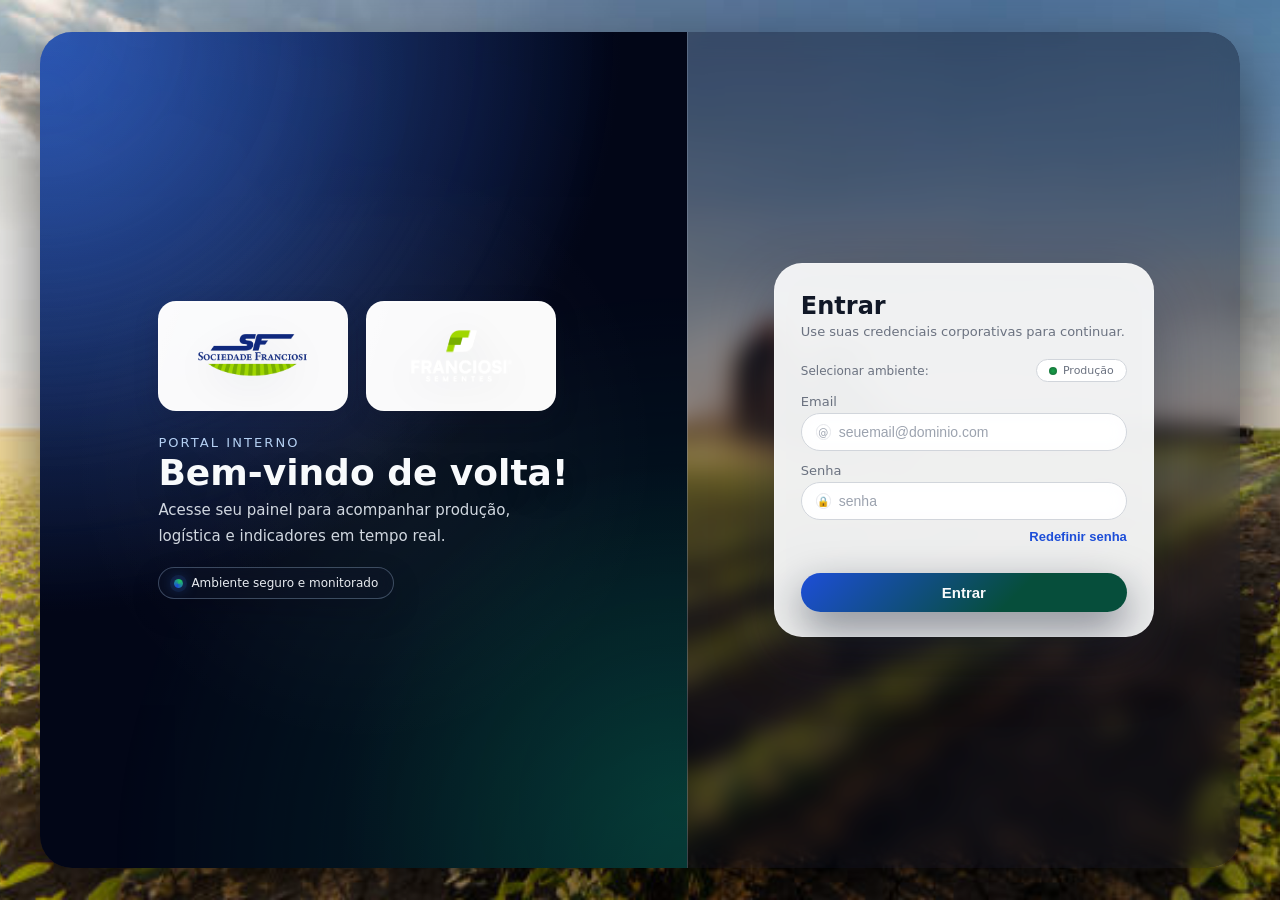
==== commit b0055f74: "Update index.html" ====
--- a/index.html
+++ b/index.html
@@ -1,10 +1,22 @@
 <!DOCTYPE html>
 <html lang="pt-BR">
 <head>
-  <meta charset="UTF-8" />
-  <link rel="icon" type="image/png" href="imagens/favicon.icon" />
+  <meta charset="UTF-8">
   <title>Login</title>
-  <meta name="viewport" content="width=device-width, initial-scale=1.0" />
+  <meta name="viewport" content="width=device-width, initial-scale=1.0">
+
+  <meta name="theme-color" content="#1e3a8a">
+  <meta name="mobile-web-app-capable" content="yes">
+  <meta name="apple-mobile-web-app-capable" content="yes">
+  <meta name="apple-mobile-web-app-status-bar-style" content="default">
+  <meta name="apple-mobile-web-app-title" content="Sociedade">
+  <script src="home.js"></script>
+
+  <link rel="icon" type="image/png" sizes="32x32" href="imagens/icon-32.png">
+  <link rel="icon" type="image/png" sizes="192x192" href="imagens/icon-192.png">
+  <link rel="apple-touch-icon" sizes="180x180" href="imagens/apple-touch-icon.png">
+  <link rel="manifest" href="manifest.webmanifest">
+
 <style>
   :root {
     --blue-dark: #020617;
@@ -22,9 +34,13 @@
   * { box-sizing: border-box; margin: 0; padding: 0; }
 
   body {
-    height: 100vh; width: 100vw; margin: 0;
+    height: 100vh;
+    width: 100vw;
+    margin: 0;
     font-family: -apple-system, BlinkMacSystemFont, "SF Pro Text", system-ui, "Segoe UI", Roboto, Helvetica, Arial, sans-serif;
-    display: flex; align-items: stretch; justify-content: center;
+    display: flex;
+    align-items: stretch;
+    justify-content: center;
     background: url("imagens/PaginaPrincipal.jpg") center center / cover no-repeat fixed;
     color: var(--text-main);
   }
@@ -54,26 +70,41 @@
   .hero-panel {
     flex: 1.2;
     position: relative;
-    background: radial-gradient(circle at top left, rgba(30, 58, 138, 0.95), #020617 55%);
+    background: radial-gradient(circle at top left, rgba(30, 58, 138, 0.96), #020617 55%);
     display: flex;
     align-items: center;
     justify-content: center;
     padding: 40px;
     color: #e5e7eb;
+    overflow: hidden;
+  }
+
+  .hero-panel::before {
+    content: "";
+    position: absolute;
+    inset: -20%;
+    background:
+      radial-gradient(circle at 15% 20%, rgba(59, 130, 246, 0.18), transparent 30%),
+      radial-gradient(circle at 85% 80%, rgba(16, 185, 129, 0.16), transparent 28%),
+      radial-gradient(circle at 50% 50%, rgba(255, 255, 255, 0.05), transparent 40%);
+    animation: heroAmbientMove 14s ease-in-out infinite alternate;
+    pointer-events: none;
   }
 
   .hero-bg-layer {
     position: absolute;
     inset: 0;
     background:
-      radial-gradient(circle at 0 0, rgba(59, 130, 246, 0.7), transparent 55%),
-      radial-gradient(circle at 100% 100%, rgba(16, 185, 129, 0.55), transparent 55%);
-    opacity: 0.3;
+      radial-gradient(circle at 0 0, rgba(59, 130, 246, 0.72), transparent 55%),
+      radial-gradient(circle at 100% 100%, rgba(16, 185, 129, 0.52), transparent 55%);
+    opacity: 0.34;
+    animation: heroGlowPulse 8s ease-in-out infinite;
   }
 
   .hero-content {
     position: relative;
-    max-width: 420px;
+    z-index: 2;
+    max-width: 430px;
     display: flex;
     flex-direction: column;
     gap: 18px;
@@ -84,62 +115,126 @@
     align-items: center;
     gap: 18px;
     flex-wrap: wrap;
+    margin-bottom: 6px;
   }
 
   .hero-logo .logo-box {
     display: flex;
     align-items: center;
     justify-content: center;
-    padding: 12px 18px;
-    border-radius: 16px;
-    box-shadow: 0 6px 20px rgba(0, 0, 0, 0.08);
+    width: 190px;
+    height: 110px;
+    padding: 12px;
+    border-radius: 18px;
+    background: rgba(255, 255, 255, 0.98);
+    border: 1px solid rgba(255, 255, 255, 0.55);
+    box-shadow:
+      0 8px 24px rgba(15, 23, 42, 0.18),
+      inset 0 1px 0 rgba(255, 255, 255, 0.65);
+    opacity: 0;
+    transform: translateY(26px) scale(0.94) rotateX(8deg);
+    animation: logoReveal 1s cubic-bezier(.22,1,.36,1) forwards;
+    position: relative;
+    overflow: hidden;
+  }
+
+  .hero-logo .logo-box::before {
+    content: "";
+    position: absolute;
+    inset: -120% auto -120% -35%;
+    width: 42%;
+    transform: rotate(18deg);
+    background: linear-gradient(
+      90deg,
+      rgba(255,255,255,0) 0%,
+      rgba(255,255,255,0.45) 50%,
+      rgba(255,255,255,0) 100%
+    );
+    animation: logoShine 3.6s ease-in-out infinite;
+    pointer-events: none;
+  }
+
+  .hero-logo .logo-box:nth-child(2) {
+    animation-delay: .18s;
   }
 
   .hero-logo .logo-box img {
-    height: 72px;
+    max-width: 150px;
+    max-height: 72px;
     width: auto;
+    height: auto;
     display: block;
-    border-radius: 8px;
-  }
-
-  .hero-logo .logo-sociedade {
-    background: #ffffff;
-  }
-
+    object-fit: contain;
+    filter: drop-shadow(0 10px 18px rgba(15, 23, 42, 0.08));
+    transform: scale(1);
+    transition: transform .35s ease, filter .35s ease;
+  }
+
+  .hero-logo .logo-box:hover img {
+    transform: scale(1.04);
+    filter: drop-shadow(0 14px 22px rgba(15, 23, 42, 0.12));
+  }
+
+  .hero-logo .logo-sociedade img {
+    max-width: 172px;
+    max-height: 92px;
+  }
+
+  .hero-logo .logo-sociedade,
   .hero-logo .logo-sementes {
-    background: #0f2747;
+    background: rgba(255, 255, 255, 0.98);
+  }
+
+  .hero-copy > * {
+    opacity: 0;
+    transform: translateY(22px);
+    animation: copyReveal .9s cubic-bezier(.22,1,.36,1) forwards;
   }
 
   .hero-kicker {
     font-size: 13px;
-    letter-spacing: 0.14em;
+    letter-spacing: 0.16em;
     text-transform: uppercase;
-    color: rgba(191, 219, 254, 0.9);
+    color: rgba(191, 219, 254, 0.95);
+    animation-delay: .38s;
   }
 
   .hero-title {
-    font-size: 34px;
-    font-weight: 700;
-    margin-bottom: 4px;
+    font-size: 36px;
+    font-weight: 800;
+    line-height: 1.08;
+    margin-top: 4px;
+    margin-bottom: 6px;
+    color: #f8fafc;
+    text-shadow: 0 10px 30px rgba(0, 0, 0, 0.18);
+    animation-delay: .52s;
   }
 
   .hero-subtitle {
     font-size: 15px;
-    line-height: 1.6;
-    color: rgba(209, 213, 219, 0.95);
-    margin-bottom: 10px;
+    line-height: 1.7;
+    color: rgba(226, 232, 240, 0.92);
+    max-width: 390px;
+    animation-delay: .68s;
   }
 
   .hero-pill {
     display: inline-flex;
     align-items: center;
     gap: 8px;
-    padding: 6px 14px;
+    width: fit-content;
+    padding: 8px 15px;
     border-radius: 999px;
-    border: 1px solid rgba(191, 219, 254, 0.6);
-    background: rgba(15, 23, 42, 0.65);
+    border: 1px solid rgba(191, 219, 254, 0.28);
+    background: rgba(15, 23, 42, 0.42);
+    backdrop-filter: blur(10px);
+    -webkit-backdrop-filter: blur(10px);
     font-size: 12px;
-    color: rgba(229, 231, 235, 0.95);
+    color: rgba(241, 245, 249, 0.96);
+    box-shadow: 0 12px 30px rgba(2, 6, 23, 0.18);
+    opacity: 0;
+    transform: translateY(20px) scale(.97);
+    animation: pillReveal .8s cubic-bezier(.22,1,.36,1) .86s forwards;
   }
 
   .hero-pill-dot {
@@ -147,7 +242,69 @@
     height: 9px;
     border-radius: 999px;
     background: conic-gradient(from 210deg, #1d4ed8, #22c55e, #1d4ed8);
-    box-shadow: 0 0 10px rgba(59, 130, 246, 0.9);
+    box-shadow:
+      0 0 0 4px rgba(59, 130, 246, 0.10),
+      0 0 14px rgba(59, 130, 246, 0.65);
+    animation: pillDotPulse 2s ease-in-out infinite;
+  }
+
+  @keyframes heroAmbientMove {
+    0% { transform: translate3d(-1.5%, -1%, 0) scale(1); }
+    100% { transform: translate3d(1.8%, 1.2%, 0) scale(1.06); }
+  }
+
+  @keyframes heroGlowPulse {
+    0%, 100% { opacity: 0.30; transform: scale(1); }
+    50% { opacity: 0.42; transform: scale(1.05); }
+  }
+
+  @keyframes logoReveal {
+    0% {
+      opacity: 0;
+      transform: translateY(26px) scale(0.94) rotateX(8deg);
+      filter: blur(6px);
+    }
+    100% {
+      opacity: 1;
+      transform: translateY(0) scale(1) rotateX(0);
+      filter: blur(0);
+    }
+  }
+
+  @keyframes logoShine {
+    0%, 100% { transform: translateX(-180%) rotate(18deg); opacity: 0; }
+    12% { opacity: .0; }
+    35% { transform: translateX(420%) rotate(18deg); opacity: .65; }
+    36% { opacity: 0; }
+  }
+
+  @keyframes copyReveal {
+    0% {
+      opacity: 0;
+      transform: translateY(22px);
+      filter: blur(4px);
+    }
+    100% {
+      opacity: 1;
+      transform: translateY(0);
+      filter: blur(0);
+    }
+  }
+
+  @keyframes pillReveal {
+    0% {
+      opacity: 0;
+      transform: translateY(20px) scale(.97);
+    }
+    100% {
+      opacity: 1;
+      transform: translateY(0) scale(1);
+    }
+  }
+
+  @keyframes pillDotPulse {
+    0%, 100% { transform: scale(1); opacity: 1; }
+    50% { transform: scale(1.18); opacity: .85; }
   }
 
   .login-panel {
@@ -666,12 +823,41 @@
   }
 
   @media (max-width: 960px) {
-    .page-shell { padding: 16px; }
-    .login-wrapper { flex-direction: column; border-radius: 24px; }
-    .hero-panel { flex: none; min-height: 40%; padding: 28px 22px; }
-    .login-panel { flex: none; padding: 24px 18px 28px; border-left: none; border-top: 1px solid rgba(148, 163, 184, 0.35); }
-    .login-card, .success-screen { max-width: 420px; margin: 0 auto; }
-    body { background-attachment: scroll; }
+    .page-shell {
+      padding: 16px;
+    }
+
+    .login-wrapper {
+      display: block;
+      max-width: 420px;
+      height: auto;
+      border-radius: 24px;
+    }
+
+    .hero-panel {
+      display: none;
+    }
+
+    .login-panel {
+      flex: none;
+      width: 100%;
+      padding: 20px 16px 24px;
+      border-left: none;
+      border-top: none;
+      background: rgba(2, 6, 23, 0.28);
+      border-radius: 24px;
+    }
+
+    .login-card,
+    .success-screen,
+    .birthday-screen {
+      max-width: 100%;
+      margin: 0 auto;
+    }
+
+    body {
+      background-attachment: scroll;
+    }
   }
 </style>
 </head>
@@ -909,431 +1095,5 @@
       </div>
     </div>
   </div>
-
-  <script>
-    let loginMsgTimer = null;
-    let fpToken = null;
-    let fpEmail = null;
-
-    function showLoginMessage(text, type = 'error', ms = 5000) {
-      const messageEl = document.getElementById('loginMessage');
-      if (!messageEl) return;
-
-      if (loginMsgTimer) clearTimeout(loginMsgTimer);
-
-      messageEl.textContent = text || '';
-      messageEl.className = `login-message ${type}`;
-
-      loginMsgTimer = setTimeout(() => {
-        messageEl.classList.add('hide');
-        setTimeout(() => {
-          messageEl.className = 'login-message';
-          messageEl.textContent = '';
-        }, 300);
-      }, ms);
-    }
-
-    function getApiBaseFromEnv() {
-      const env = document.getElementById('environmentSelect')?.value;
-      if (env === 'producao') return 'https://sf-link.up.railway.app';
-      if (env === 'homologacao') return 'https://sf-link-copy.up.railway.app';
-      return '';
-    }
-
-    function atualizarBadgeEnv() {
-      const select = document.getElementById('environmentSelect');
-      const badge = document.getElementById('badgeEnv');
-      const badgeText = document.getElementById('badgeEnvText');
-
-      const isProd = select.value === 'producao';
-      badgeText.textContent = isProd ? 'Produção' : 'Homologação';
-      badge.className = `badge-env ${select.value}`;
-    }
-
-    function parseBirthDateParts(value) {
-      if (!value) return null;
-
-      if (typeof value === 'string') {
-        const s = value.trim();
-
-        const mysql = s.match(/^(\d{4})-(\d{2})-(\d{2})/);
-        if (mysql) {
-          return { mes: Number(mysql[2]), dia: Number(mysql[3]) };
-        }
-
-        const br = s.match(/^(\d{2})\/(\d{2})\/(\d{4})$/);
-        if (br) {
-          return { mes: Number(br[2]), dia: Number(br[1]) };
-        }
-      }
-
-      const d = new Date(value);
-      if (Number.isNaN(d.getTime())) return null;
-
-      return {
-        mes: d.getMonth() + 1,
-        dia: d.getDate()
-      };
-    }
-
-    function isBirthdayToday(dataNascimento) {
-      const parts = parseBirthDateParts(dataNascimento);
-      if (!parts) return false;
-
-      const hoje = new Date();
-      const dia = hoje.getDate();
-      const mes = hoje.getMonth() + 1;
-
-      return parts.dia === dia && parts.mes === mes;
-    }
-
-    function normalizarFotoUsuario(foto, apiBase) {
-      if (!foto) return 'imagens/sem-foto.png';
-
-      const valor = String(foto).trim();
-      if (!valor) return 'imagens/sem-foto.png';
-
-      if (valor.startsWith('http://') || valor.startsWith('https://')) return valor;
-      if (valor.startsWith('/')) return `${apiBase}${valor}`;
-      return `${apiBase}/${valor.replace(/^\/+/, '')}`;
-    }
-
-    function goToDashboard() {
-      window.location.href = 'dashboard.html';
-    }
-
-    function showBirthdayScreen({ nome, foto }) {
-      const loginCard = document.getElementById('loginCard');
-      const changePassCard = document.getElementById('changePassCard');
-      const successScreen = document.getElementById('successScreen');
-      const birthdayScreen = document.getElementById('birthdayScreen');
-      const birthdayName = document.getElementById('birthdayName');
-      const birthdayPhoto = document.getElementById('birthdayPhoto');
-      const birthdayText = document.getElementById('birthdayText');
-
-      if (loginCard) loginCard.style.display = 'none';
-      if (changePassCard) changePassCard.style.display = 'none';
-      if (successScreen) successScreen.classList.remove('show');
-
-      if (birthdayName) birthdayName.textContent = nome || 'Parabéns!';
-      if (birthdayPhoto) {
-        birthdayPhoto.src = foto;
-        birthdayPhoto.onerror = () => {
-          birthdayPhoto.onerror = null;
-          birthdayPhoto.src = 'imagens/sem-foto.png';
-        };
-      }
-
-      if (birthdayText) {
-        birthdayText.textContent = `Hoje é um dia especial! Desejamos um feliz aniversário para você, ${nome || ''}, com muita alegria, saúde, paz e sucesso.`;
-      }
-
-      if (birthdayScreen) birthdayScreen.classList.add('show');
-    }
-
-    function showNormalSuccess(nome) {
-      const loginCard = document.getElementById('loginCard');
-      const birthdayScreen = document.getElementById('birthdayScreen');
-      const successScreen = document.getElementById('successScreen');
-      const successEmail = document.getElementById('successEmail');
-
-      if (successEmail) successEmail.textContent = nome || '';
-      if (birthdayScreen) birthdayScreen.classList.remove('show');
-      if (loginCard) loginCard.style.display = 'none';
-      if (successScreen) successScreen.classList.add('show');
-    }
-
-    function fpShowError(msg) {
-      const el = document.getElementById('fpError');
-      if (!el) return;
-      if (!msg) {
-        el.style.display = 'none';
-        el.textContent = '';
-        return;
-      }
-      el.style.display = 'block';
-      el.textContent = msg;
-    }
-
-    function fpOpen() {
-      fpShowError('');
-      document.getElementById('fpOverlay').style.display = 'block';
-      document.getElementById('fpModal').style.display = 'flex';
-      document.getElementById('fpStepEmail').style.display = 'block';
-      document.getElementById('fpStepCode').style.display = 'none';
-      document.getElementById('fpStepNewPass').style.display = 'none';
-      document.getElementById('fpDone').style.display = 'none';
-      document.getElementById('fpEmail').value = document.getElementById('username').value.trim() || '';
-      document.getElementById('fpCode').value = '';
-      document.getElementById('fpPass1').value = '';
-      document.getElementById('fpPass2').value = '';
-    }
-
-    function fpClose() {
-      document.getElementById('fpOverlay').style.display = 'none';
-      document.getElementById('fpModal').style.display = 'none';
-    }
-
-    function getApiBaseForLogin() {
-      return getApiBaseFromEnv();
-    }
-
-    async function fpFetch(path, body) {
-      const base = getApiBaseForLogin();
-      const r = await fetch(`${base}${path}`, {
-        method: 'POST',
-        headers: { 'Content-Type': 'application/json', 'Accept': 'application/json' },
-        body: JSON.stringify(body || {})
-      });
-
-      const txt = await r.text();
-      let data = {};
-      try { data = txt ? JSON.parse(txt) : {}; } catch { data = { raw: txt }; }
-
-      if (!r.ok) throw new Error(data?.message || data?.error || txt || `HTTP ${r.status}`);
-      return data;
-    }
-
-    document.addEventListener('DOMContentLoaded', () => {
-      atualizarBadgeEnv();
-
-      document.getElementById('username')?.addEventListener('input', (e) => {
-        const input = e.currentTarget;
-        input.setCustomValidity('');
-      });
-
-      document.getElementById('birthdayProceedBtn')?.addEventListener('click', goToDashboard);
-
-      document.getElementById('btnForgot')?.addEventListener('click', fpOpen);
-      document.getElementById('fpClose')?.addEventListener('click', fpClose);
-      document.getElementById('fpOverlay')?.addEventListener('click', fpClose);
-
-      document.getElementById('fpSendCode')?.addEventListener('click', async () => {
-        fpShowError('');
-        const email = (document.getElementById('fpEmail').value || '').trim().toLowerCase();
-        if (!email) return fpShowError('Informe o email.');
-
-        try {
-          await fpFetch('/api/password-reset/request', { email });
-          fpEmail = email;
-          document.getElementById('fpStepEmail').style.display = 'none';
-          document.getElementById('fpStepCode').style.display = 'block';
-        } catch (e) {
-          fpShowError(e.message || String(e));
-        }
-      });
-
-      document.getElementById('fpBackToEmail')?.addEventListener('click', () => {
-        fpShowError('');
-        document.getElementById('fpStepEmail').style.display = 'block';
-        document.getElementById('fpStepCode').style.display = 'none';
-      });
-
-      document.getElementById('fpVerifyCode')?.addEventListener('click', async () => {
-        fpShowError('');
-        const code = (document.getElementById('fpCode').value || '').trim();
-        if (!code) return fpShowError('Informe o código.');
-
-        try {
-          const resp = await fpFetch('/api/password-reset/verify', { email: fpEmail, code });
-          fpToken = resp.token;
-          document.getElementById('fpStepCode').style.display = 'none';
-          document.getElementById('fpStepNewPass').style.display = 'block';
-        } catch (e) {
-          fpShowError(e.message || String(e));
-        }
-      });
-
-      document.getElementById('fpUpdatePass')?.addEventListener('click', async () => {
-        fpShowError('');
-        const p1 = (document.getElementById('fpPass1').value || '');
-        const p2 = (document.getElementById('fpPass2').value || '');
-
-        if (!p1 || p1.length < 6) return fpShowError('A nova senha deve ter no mínimo 6 caracteres.');
-        if (p1 !== p2) return fpShowError('As senhas não conferem.');
-
-        try {
-          await fpFetch('/api/password-reset/confirm', { email: fpEmail, token: fpToken, newPassword: p1 });
-          document.getElementById('fpStepNewPass').style.display = 'none';
-          document.getElementById('fpDone').style.display = 'block';
-          setTimeout(fpClose, 1800);
-        } catch (e) {
-          fpShowError(e.message || String(e));
-        }
-      });
-
-      document.getElementById('btnCancelNewPass')?.addEventListener('click', () => {
-        const changePassCard = document.getElementById('changePassCard');
-        const loginCard = document.getElementById('loginCard');
-
-        if (changePassCard) changePassCard.style.display = 'none';
-        if (loginCard) loginCard.style.display = 'block';
-
-        const p1 = document.getElementById('newPass1');
-        const p2 = document.getElementById('newPass2');
-        if (p1) p1.value = '';
-        if (p2) p2.value = '';
-
-        sessionStorage.removeItem('userEmail');
-        sessionStorage.removeItem('usuario');
-        sessionStorage.removeItem('userFoto');
-        sessionStorage.removeItem('userDataNascimento');
-      });
-
-      document.getElementById('changePassForm')?.addEventListener('submit', async (e) => {
-        e.preventDefault();
-
-        const API_BASE_URL = getApiBaseFromEnv();
-        const email = sessionStorage.getItem('userEmail') || '';
-        const p1 = (document.getElementById('newPass1')?.value || '').toString();
-        const p2 = (document.getElementById('newPass2')?.value || '').toString();
-
-        const msg = document.getElementById('changePassMessage');
-        const setMsg = (text, type = 'error') => {
-          if (!msg) return;
-          msg.textContent = text;
-          msg.className = `login-message ${type}`;
-        };
-
-        if (!email) return setMsg('Sessão inválida. Faça login novamente.');
-        if (!p1 || p1.length < 6) return setMsg('A senha deve ter no mínimo 6 caracteres.');
-        if (p1 !== p2) return setMsg('As senhas não conferem.');
-
-        try {
-          const r = await fetch(`${API_BASE_URL}/api/usuarios/primeiro-acesso/senha`, {
-            method: 'POST',
-            headers: { 'Content-Type': 'application/json', 'Accept': 'application/json' },
-            body: JSON.stringify({ email, newPassword: p1 })
-          });
-
-          const data = await r.json().catch(() => ({}));
-          if (!r.ok) return setMsg(data.message || 'Erro ao atualizar senha.');
-
-          setMsg('Senha atualizada com sucesso! Entrando...', 'success');
-
-          const changePassCard = document.getElementById('changePassCard');
-          const successScreen = document.getElementById('successScreen');
-          const birthdayScreen = document.getElementById('birthdayScreen');
-          const successEmail = document.getElementById('successEmail');
-
-          if (successEmail) successEmail.textContent = sessionStorage.getItem('usuario') || '';
-          if (changePassCard) changePassCard.style.display = 'none';
-          if (birthdayScreen) birthdayScreen.classList.remove('show');
-          if (successScreen) successScreen.classList.add('show');
-
-          setTimeout(() => {
-            goToDashboard();
-          }, 1200);
-        } catch (err) {
-          setMsg(err?.message || 'Falha de conexão.');
-        }
-      });
-
-      document.getElementById('loginForm')?.addEventListener('submit', async function(e) {
-        e.preventDefault();
-
-        const email = document.getElementById('username').value.trim();
-        const password = document.getElementById('password').value;
-        const loginBtn = document.getElementById('loginBtn');
-        const messageEl = document.getElementById('loginMessage');
-        const loginCard = document.getElementById('loginCard');
-        const successScreen = document.getElementById('successScreen');
-        const birthdayScreen = document.getElementById('birthdayScreen');
-
-        const API_BASE_URL = getApiBaseFromEnv();
-
-        const emailInput = document.getElementById('username');
-        if (!emailInput.checkValidity()) {
-          emailInput.reportValidity();
-          return;
-        }
-
-        if (!email || !password) {
-          showLoginMessage('Preencha todos os campos!', 'error', 5000);
-          return;
-        }
-
-        loginBtn.textContent = 'Verificando...';
-        loginBtn.classList.add('loading');
-        messageEl.className = 'login-message';
-
-        try {
-          const response = await fetch(`${API_BASE_URL}/api/login`, {
-            method: 'POST',
-            headers: {
-              'Content-Type': 'application/json',
-              'Accept': 'application/json'
-            },
-            body: JSON.stringify({
-              email,
-              senha: password
-            })
-          });
-
-          const result = await response.json().catch(() => ({}));
-
-          if (!response.ok) {
-            showLoginMessage(result.message || 'Falha no login.', 'error', 5000);
-            return;
-          }
-
-          if (result.success) {
-            sessionStorage.setItem('userEmail', result.email || '');
-            sessionStorage.setItem('usuario', result.nome || '');
-            sessionStorage.setItem('id', result.id || '');
-            sessionStorage.setItem('api_base', API_BASE_URL);
-            sessionStorage.setItem('userFoto', result.foto || '');
-            sessionStorage.setItem('userDataNascimento', result.dataNascimento || '');
-            sessionStorage.setItem('perfilacesso', result.perfil || '');
-
-            // Exemplo no login
-            sessionStorage.setItem('usuarioData', JSON.stringify({
-              id: result.id || '', // ID do usuário logado
-              perfil: result.perfil || '' // ou outro perfil
-            }));
-
-            const mustChange = !!result.mustChangePassword;
-
-            if (mustChange) {
-              const changePassCard = document.getElementById('changePassCard');
-              loginCard.style.display = 'none';
-              successScreen.classList.remove('show');
-              birthdayScreen.classList.remove('show');
-              if (changePassCard) changePassCard.style.display = 'block';
-              return;
-            }
-
-            const nomeUsuario = result.nome || '';
-            const fotoUsuario = normalizarFotoUsuario(result.foto, API_BASE_URL);
-            const aniversarioHoje = isBirthdayToday(result.dataNascimento);
-
-            if (aniversarioHoje) {
-              showBirthdayScreen({
-                nome: nomeUsuario,
-                foto: fotoUsuario
-              });
-              return;
-            }
-
-            showNormalSuccess(nomeUsuario);
-
-            setTimeout(() => {
-              goToDashboard();
-            }, 2000);
-          } else {
-            messageEl.textContent = result.message || 'Email ou senha incorretos!';
-            messageEl.className = 'login-message error';
-          }
-        } catch (error) {
-          messageEl.textContent = 'Erro de conexão. Verifique sua internet.';
-          messageEl.className = 'login-message error';
-          console.error('Erro API:', error);
-        } finally {
-          loginBtn.textContent = 'Entrar';
-          loginBtn.classList.remove('loading');
-        }
-      });
-    });
-  </script>
 </body>
 </html>
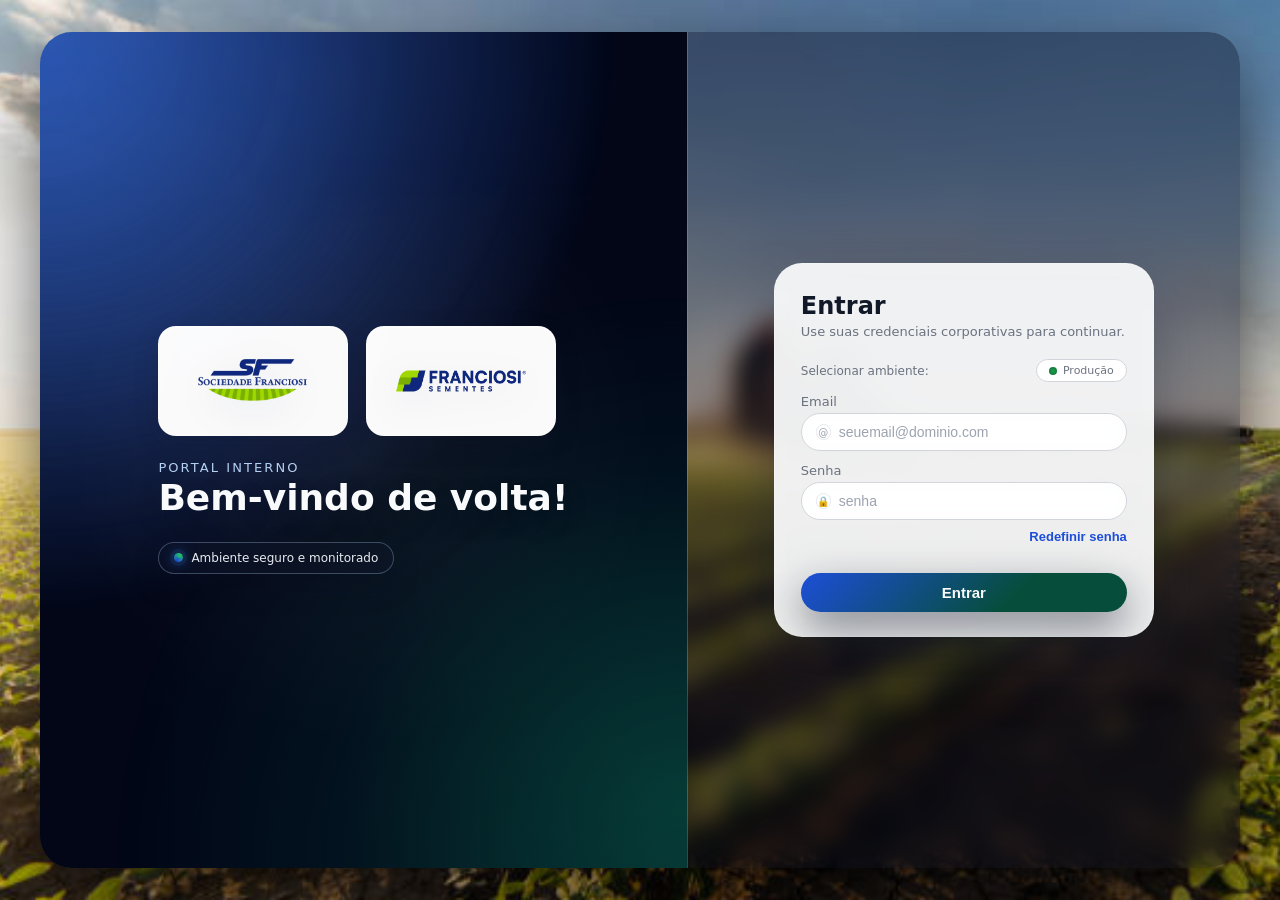
==== commit 1df8b0db: "adfadf" ====
--- a/index.html
+++ b/index.html
@@ -880,7 +880,6 @@
           <div>
             <div class="hero-kicker">Portal interno</div>
             <div class="hero-title">Bem-vindo de volta!</div>
-            <div class="hero-subtitle">Acesse seu painel para acompanhar produção, logística e indicadores em tempo real.</div>
           </div>
 
           <div class="hero-pill">
